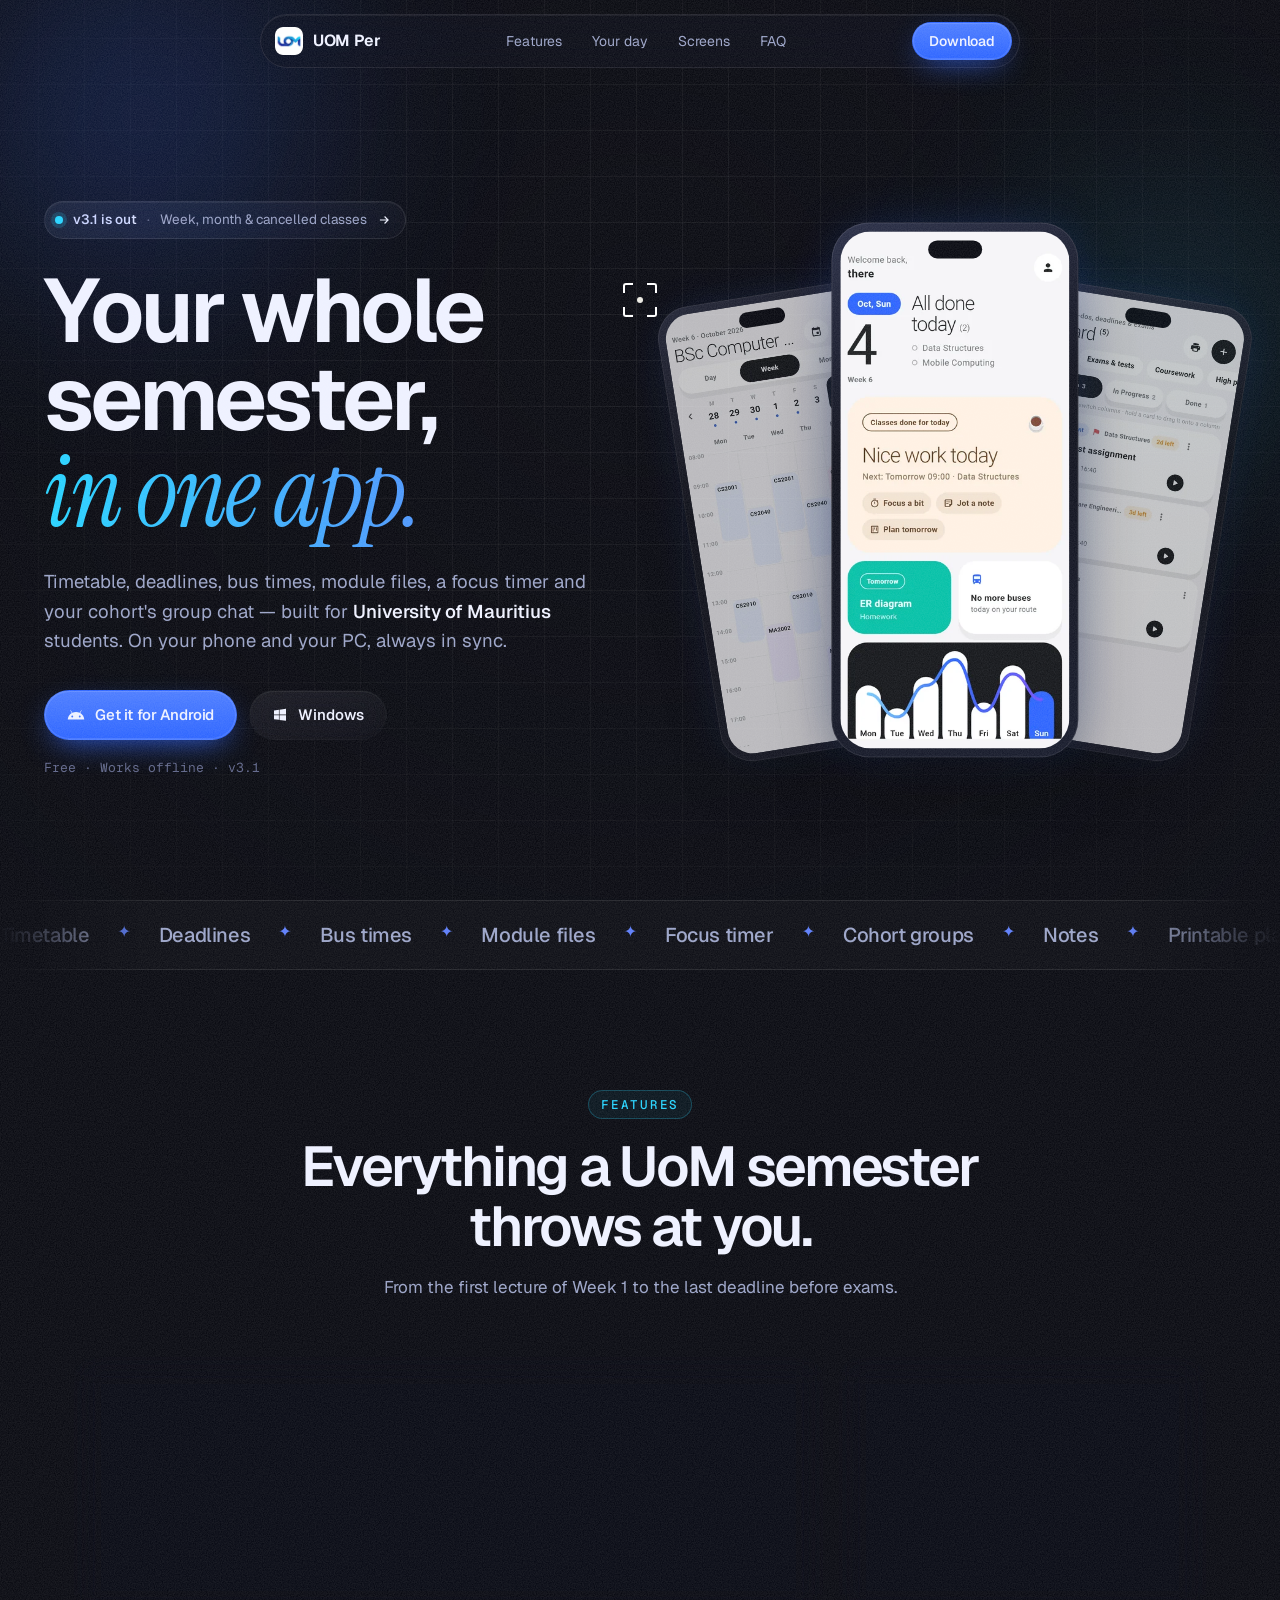
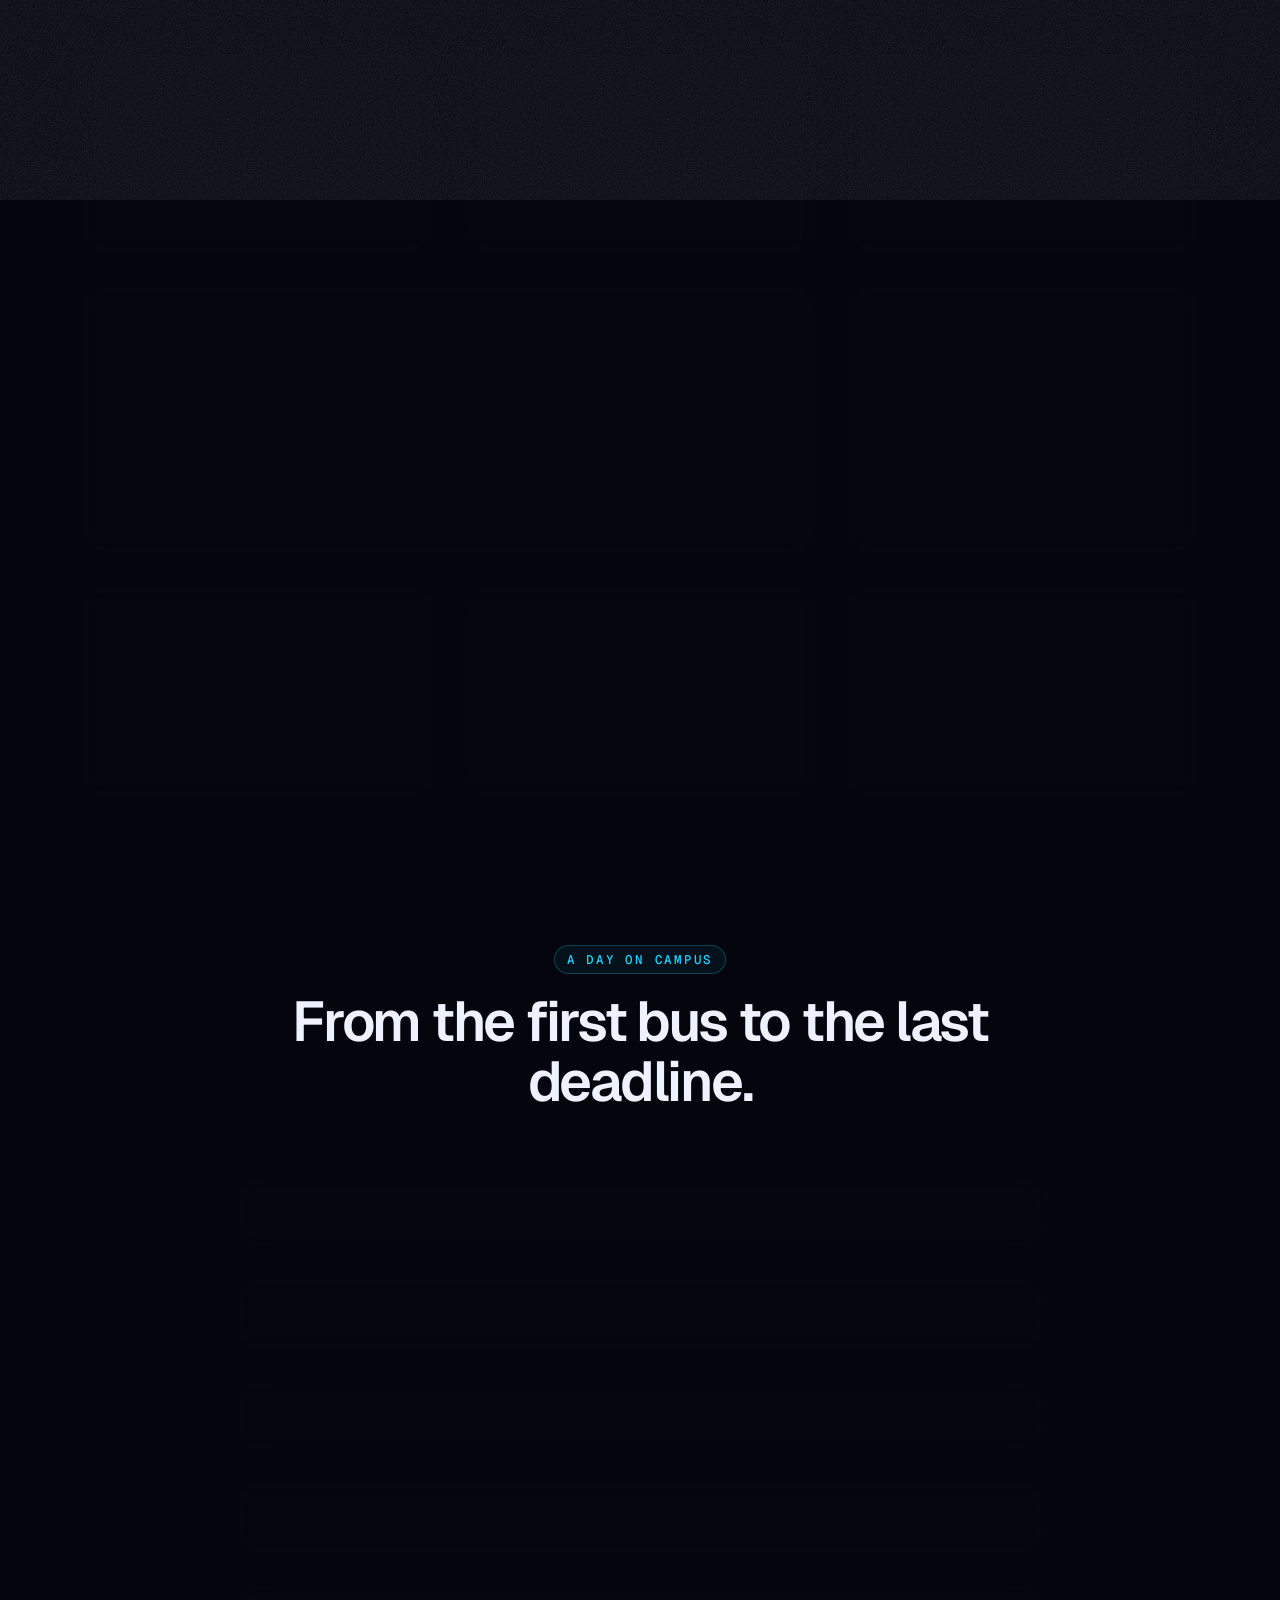
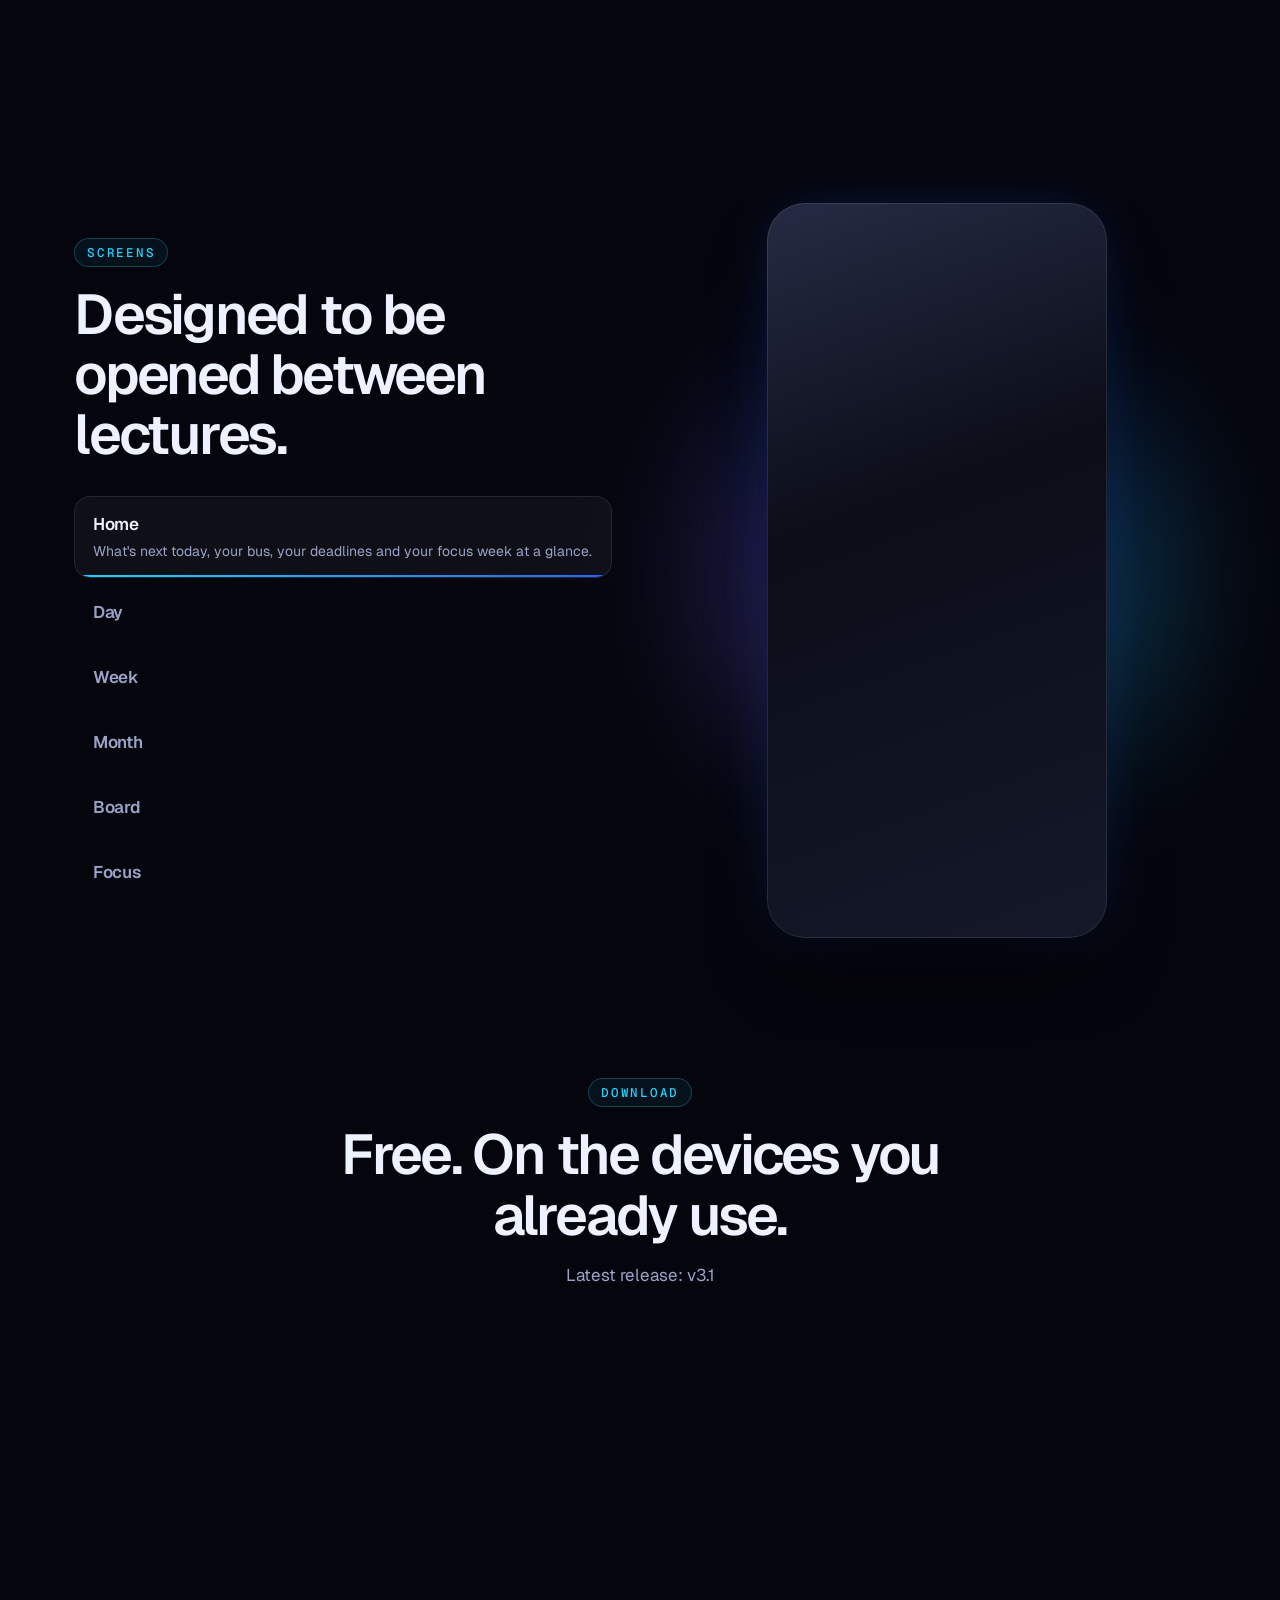
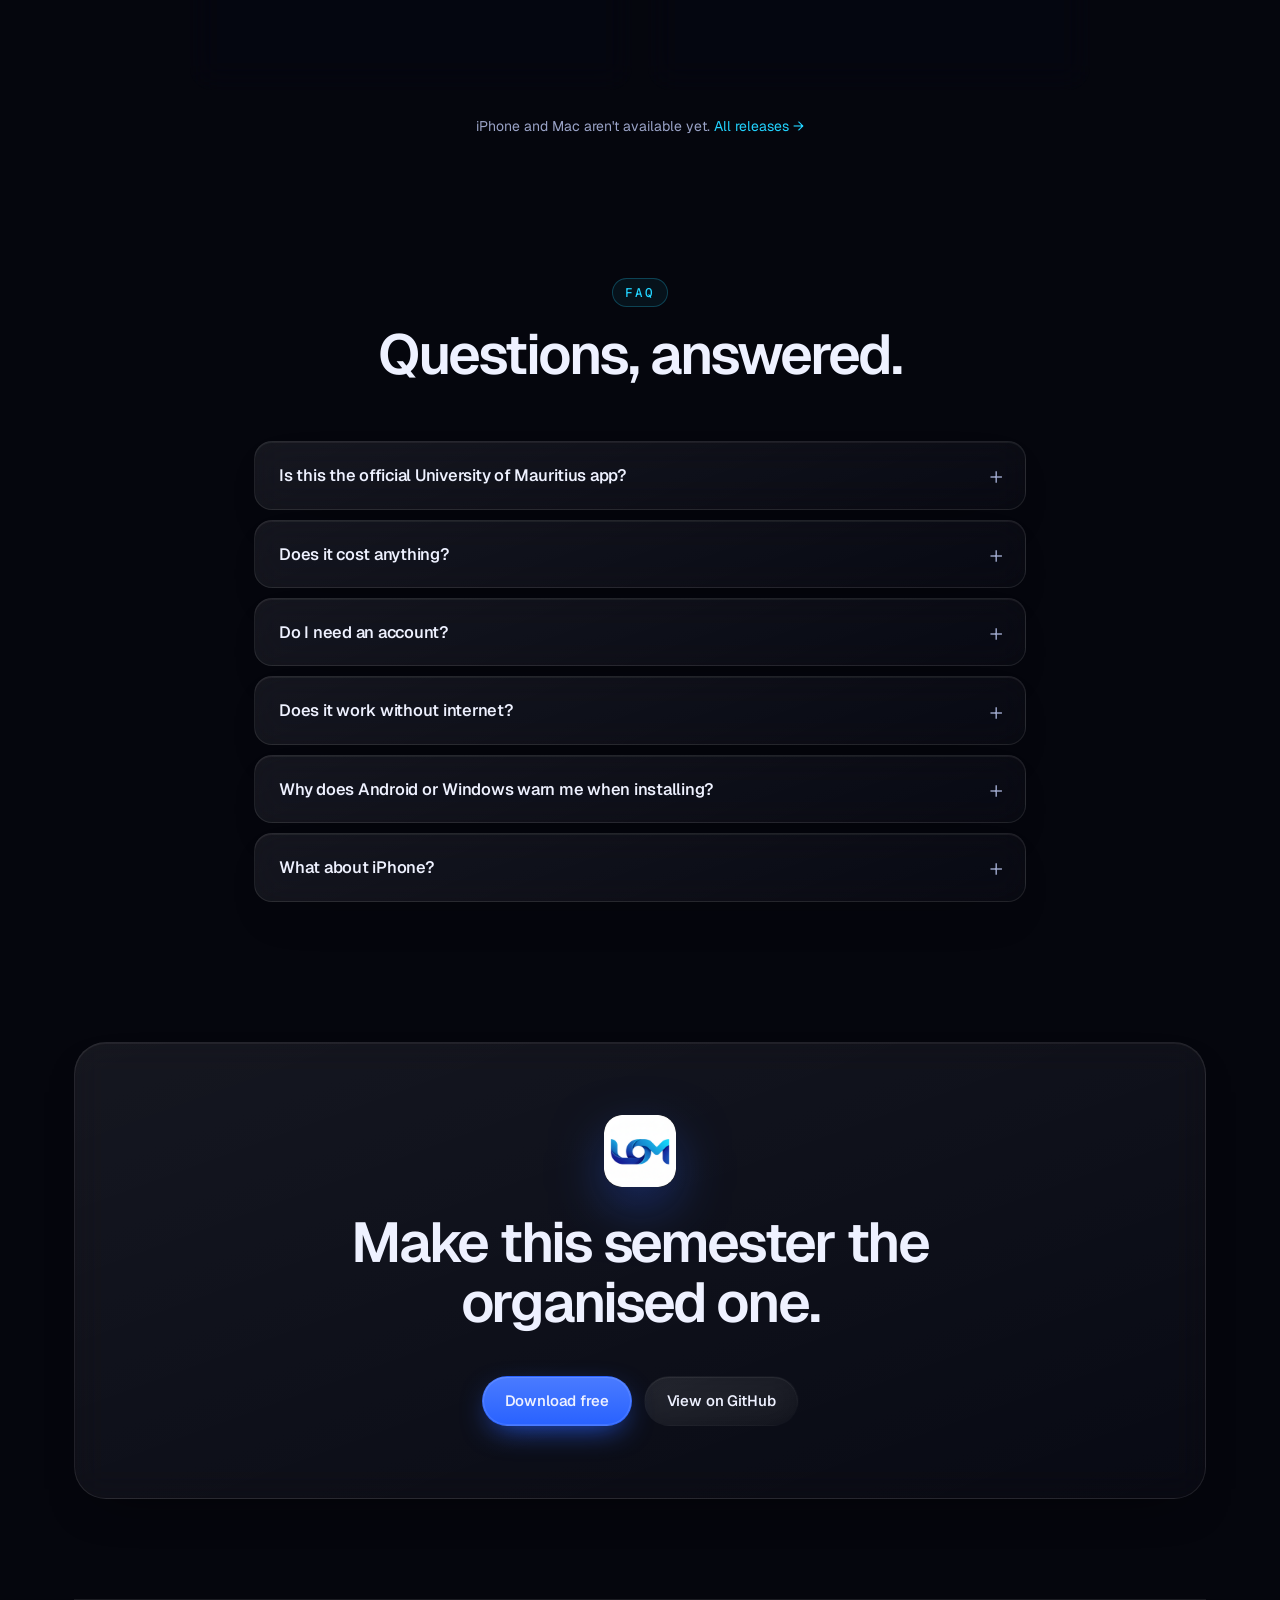
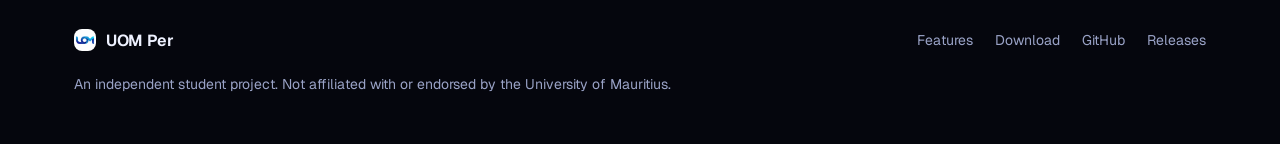
==== website/index.html @ 56a03bcd "Add landing page site for Cloudflare Pages Static site in website/ (no build step): moving grid, gra" ====
<!doctype html>
<html lang="en">
<head>
  <meta charset="utf-8">
  <meta name="viewport" content="width=device-width, initial-scale=1, viewport-fit=cover">
  <title>UOM Per — your semester in one app</title>
  <meta name="description" content="Timetable, deadlines, bus times, files, focus timer and study groups for University of Mauritius students. Free on Android and Windows, synced through one account.">
  <meta name="theme-color" content="#05060d">
  <link rel="icon" type="image/png" sizes="32x32" href="assets/icon-32.png">
  <link rel="icon" type="image/png" sizes="192x192" href="assets/icon-192.png">
  <link rel="apple-touch-icon" href="assets/icon-192.png">

  <meta property="og:type" content="website">
  <meta property="og:title" content="UOM Per — your semester in one app">
  <meta property="og:description" content="Timetable, deadlines, bus times, files, focus and study groups for UoM students. Android + Windows, synced.">
  <meta property="og:image" content="assets/icon-512.png">
  <meta name="twitter:card" content="summary">

  <link rel="preconnect" href="https://fonts.googleapis.com">
  <link rel="preconnect" href="https://fonts.gstatic.com" crossorigin>
  <link href="https://fonts.googleapis.com/css2?family=Geist:wght@300..800&family=Geist+Mono:wght@400;500&family=Instrument+Serif:ital@0;1&display=swap" rel="stylesheet">
  <link rel="stylesheet" href="styles.css">
</head>
<body>
  <!-- Background layers: moving grid, colour glow, film grain -->
  <canvas id="grid" aria-hidden="true"></canvas>
  <div class="glow" aria-hidden="true"><span></span><span></span><span></span></div>
  <div class="grain" aria-hidden="true"></div>

  <!-- Cursor (fine pointers only) -->
  <div class="cursor" aria-hidden="true">
    <div class="cursor-dot"></div>
    <div class="cursor-frame"><i></i><i></i><i></i><i></i></div>
  </div>
  <canvas id="sparks" aria-hidden="true"></canvas>

  <header class="nav-wrap">
    <nav class="nav glass" aria-label="Main">
      <a class="brand" href="#top" data-cursor="target">
        <img src="assets/icon-64.png" width="28" height="28" alt="">
        <span>UOM&nbsp;Per</span>
      </a>
      <div class="nav-links">
        <a href="#features">Features</a>
        <a href="#day">Your day</a>
        <a href="#screens">Screens</a>
        <a href="#faq">FAQ</a>
      </div>
      <a class="btn btn-sm btn-primary" href="#download" data-cursor="target">Download</a>
    </nav>
  </header>

  <main id="top">
    <!-- HERO -->
    <section class="hero">
      <div class="hero-copy">
        <a class="pill glass" href="#download" data-cursor="target">
          <span class="pill-dot"></span>
          <span class="shiny" data-version-label>v3.1 is out</span>
          <span class="pill-sep">·</span>
          <span class="muted">Week, month &amp; cancelled classes</span>
          <svg width="14" height="14" viewBox="0 0 24 24" fill="none" stroke="currentColor" stroke-width="2"><path d="M5 12h14M13 6l6 6-6 6"/></svg>
        </a>

        <h1 class="hero-title">
          <span class="blur-in">Your whole semester,</span>
          <span class="blur-in grad"><em>in one app.</em></span>
        </h1>

        <p class="hero-sub reveal">
          Timetable, deadlines, bus times, module files, a focus timer and your cohort's group chat —
          built for <strong>University of Mauritius</strong> students. On your phone and your PC, always in sync.
        </p>

        <div class="hero-cta reveal">
          <a class="btn btn-primary magnet" href="#download" data-dl="android" data-cursor="target">
            <svg width="18" height="18" viewBox="0 0 24 24" fill="currentColor" aria-hidden="true"><path d="M17.6 9.48l1.84-3.18a.38.38 0 0 0-.66-.38l-1.86 3.22a11.4 11.4 0 0 0-9.84 0L5.22 5.92a.38.38 0 0 0-.66.38L6.4 9.48A10.8 10.8 0 0 0 1 18h22a10.8 10.8 0 0 0-5.4-8.52zM7 15.25a1.25 1.25 0 1 1 0-2.5 1.25 1.25 0 0 1 0 2.5zm10 0a1.25 1.25 0 1 1 0-2.5 1.25 1.25 0 0 1 0 2.5z"/></svg>
            Get it for Android
          </a>
          <a class="btn btn-ghost glass magnet" href="#download" data-dl="windows" data-cursor="target">
            <svg width="16" height="16" viewBox="0 0 24 24" fill="currentColor" aria-hidden="true"><path d="M3 5.1l7.4-1v7.1H3zm8.3-1.1L21 2.6v8.6h-9.7zM3 12.2h7.4v7.1L3 18.3zm8.3 0H21v8.6l-9.7-1.4z"/></svg>
            Windows
          </a>
        </div>
        <p class="hero-note reveal">Free · Works offline · <span data-version>v3.1</span></p>
      </div>

      <div class="hero-phones" aria-label="App screenshots">
        <figure class="phone phone-l"><img src="assets/screens/schedule_week.webp" width="390" height="844" alt="Week timetable grid"></figure>
        <figure class="phone phone-c"><img src="assets/screens/dashboard.webp" width="390" height="844" alt="Home dashboard with today's classes" fetchpriority="high"></figure>
        <figure class="phone phone-r"><img src="assets/screens/board.webp" width="390" height="844" alt="Kanban task board"></figure>
      </div>
    </section>

    <!-- MARQUEE -->
    <div class="marquee" aria-hidden="true">
      <div class="marquee-track">
        <span>Timetable</span><b>✦</b><span>Deadlines</span><b>✦</b><span>Bus times</span><b>✦</b><span>Module files</span><b>✦</b>
        <span>Focus timer</span><b>✦</b><span>Cohort groups</span><b>✦</b><span>Notes</span><b>✦</b><span>Printable planners</span><b>✦</b>
        <span>Timetable</span><b>✦</b><span>Deadlines</span><b>✦</b><span>Bus times</span><b>✦</b><span>Module files</span><b>✦</b>
        <span>Focus timer</span><b>✦</b><span>Cohort groups</span><b>✦</b><span>Notes</span><b>✦</b><span>Printable planners</span><b>✦</b>
      </div>
    </div>

    <!-- FEATURES -->
    <section id="features" class="section">
      <div class="section-head reveal">
        <p class="eyebrow">Features</p>
        <h2>Everything a UoM semester throws at you.</h2>
        <p class="muted">From the first lecture of Week 1 to the last deadline before exams.</p>
      </div>

      <div class="bento">
        <article class="card glass spot reveal span-2">
          <div class="card-icon">📅</div>
          <h3>Snap your timetable, done.</h3>
          <p>Import your timetable from a photo or PDF with AI. Week-aware classes, one-off sessions, and Day, Week and Month views with a live “now” line.</p>
          <ul class="chips"><li>Photo / PDF import</li><li>Week 1–15 aware</li><li>Meet · Teams · Zoom links</li></ul>
        </article>

        <article class="card glass spot reveal">
          <div class="card-icon">🚫</div>
          <h3>Lecturer cancelled?</h3>
          <p>Cross out that one class. Reminders, “next class” and the widget skip it — on every device.</p>
        </article>

        <article class="card glass spot reveal">
          <div class="card-icon">🚌</div>
          <h3>Never miss the bus</h3>
          <p>Opens on the next departure with a live countdown. Share routes with friends as a code over WhatsApp.</p>
        </article>

        <article class="card glass spot reveal">
          <div class="card-icon">✅</div>
          <h3>Assignments board</h3>
          <p>To Do → In Progress → Done. Priorities, filters and time spent per task. Every delete has Undo.</p>
        </article>

        <article class="card glass spot reveal">
          <div class="card-icon">⏱️</div>
          <h3>Focus mode</h3>
          <p>Pomodoro with a daily goal, streaks and a weekly chart. Link a session to a task.</p>
        </article>

        <article class="card glass spot reveal span-2">
          <div class="card-icon">👥</div>
          <h3>Your cohort, in one place.</h3>
          <p>Join your group by programme, year (Y1–Y5) and semester (S1/S2), or with a private code. Leaders manage a shared timetable and events, there's a group chat with announcements, and a weekly focus leaderboard to keep everyone honest.</p>
          <ul class="chips"><li>Shared timetable</li><li>Announcements</li><li>Leaderboard</li></ul>
        </article>

        <article class="card glass spot reveal">
          <div class="card-icon">📁</div>
          <h3>Module files</h3>
          <p>A folder per module plus your own sections. Built-in PDF viewer, search, move and rename.</p>
        </article>

        <article class="card glass spot reveal">
          <div class="card-icon">🖨️</div>
          <h3>Print &amp; export</h3>
          <p>Task reports as PDF and printable planners: lined, dotted, grid, month and week sheets.</p>
        </article>

        <article class="card glass spot reveal">
          <div class="card-icon">🔄</div>
          <h3>Phone ↔ PC sync</h3>
          <p>One account, live sync. Works offline and catches up later. Start as a guest, upgrade anytime.</p>
        </article>

        <article class="card glass spot reveal">
          <div class="card-icon">📝</div>
          <h3>Notes that keep up</h3>
          <p>Colourful notes with headings, bold, bullet lists and tickable checklists. Pin the ones that matter.</p>
        </article>
      </div>
    </section>

    <!-- A DAY ON CAMPUS -->
    <section id="day" class="section">
      <div class="section-head reveal">
        <p class="eyebrow">A day on campus</p>
        <h2>From the first bus to the last deadline.</h2>
      </div>

      <ol class="timeline">
        <li class="tl-item glass spot reveal">
          <time>07:42</time>
          <div><h4>Bus in 6 min</h4><p>Your route opens on the next departure — earlier buses fold away.</p></div>
          <span class="tag tag-cyan">Bus</span>
        </li>
        <li class="tl-item glass spot reveal">
          <time>09:00</time>
          <div><h4>Data Structures · Week 6</h4><p>Reminder 10 min before, homework attached, one tap to join the Teams link.</p></div>
          <span class="tag tag-blue">Class</span>
        </li>
        <li class="tl-item glass spot reveal is-cancelled">
          <time>13:00</time>
          <div><h4>Mobile Computing</h4><p>Lecturer cancelled — crossed out for you and skipped by reminders.</p></div>
          <span class="tag tag-red">Cancelled</span>
        </li>
        <li class="tl-item glass spot reveal">
          <time>16:30</time>
          <div><h4>Focus · 4 × 25 min</h4><p>Linked to “ER diagram”. Your cohort's leaderboard just moved.</p></div>
          <span class="tag tag-violet">Focus</span>
        </li>
        <li class="tl-item glass spot reveal">
          <time>21:00</time>
          <div><h4>Due tomorrow: ER diagram</h4><p>On your home screen, your board and the 14-day “coming up” strip.</p></div>
          <span class="tag tag-green">Deadline</span>
        </li>
      </ol>
    </section>

    <!-- SCREENS -->
    <section id="screens" class="section">
      <div class="showcase">
        <div class="showcase-copy reveal">
          <p class="eyebrow">Screens</p>
          <h2>Designed to be opened between lectures.</h2>
          <div class="tabs" role="tablist" aria-label="App screens">
            <button role="tab" aria-selected="true" data-shot="dashboard" data-cursor="target">
              <strong>Home</strong><span>What's next today, your bus, your deadlines and your focus week at a glance.</span>
            </button>
            <button role="tab" aria-selected="false" data-shot="schedule_day" data-cursor="target">
              <strong>Day</strong><span>A real timeline with overlapping classes side-by-side and a live “now” line.</span>
            </button>
            <button role="tab" aria-selected="false" data-shot="schedule_week" data-cursor="target">
              <strong>Week</strong><span>Mon–Fri grid of the whole week, so you can plan around the gaps.</span>
            </button>
            <button role="tab" aria-selected="false" data-shot="schedule_month" data-cursor="target">
              <strong>Month</strong><span>Every class and event on a calendar. Tap a day to open it.</span>
            </button>
            <button role="tab" aria-selected="false" data-shot="board" data-cursor="target">
              <strong>Board</strong><span>Drag tasks between columns on PC, long-press on phone.</span>
            </button>
            <button role="tab" aria-selected="false" data-shot="focus" data-cursor="target">
              <strong>Focus</strong><span>Pomodoro, daily goal and streak — with break reminders.</span>
            </button>
          </div>
        </div>
        <div class="showcase-phone reveal">
          <div class="halo" aria-hidden="true"></div>
          <figure class="phone phone-lg tilt">
            <img id="shot" src="assets/screens/dashboard.webp" width="390" height="844" alt="Home screen" loading="lazy">
          </figure>
        </div>
      </div>
    </section>

    <!-- DOWNLOAD -->
    <section id="download" class="section">
      <div class="section-head reveal">
        <p class="eyebrow">Download</p>
        <h2>Free. On the devices you already use.</h2>
        <p class="muted">Latest release: <span data-version>v3.1</span><span data-date></span></p>
      </div>

      <div class="dl-grid">
        <article class="card glass spot dl reveal">
          <div class="dl-top">
            <svg width="36" height="36" viewBox="0 0 24 24" fill="#3ddc84" aria-hidden="true"><path d="M17.6 9.48l1.84-3.18a.38.38 0 0 0-.66-.38l-1.86 3.22a11.4 11.4 0 0 0-9.84 0L5.22 5.92a.38.38 0 0 0-.66.38L6.4 9.48A10.8 10.8 0 0 0 1 18h22a10.8 10.8 0 0 0-5.4-8.52zM7 15.25a1.25 1.25 0 1 1 0-2.5 1.25 1.25 0 0 1 0 2.5zm10 0a1.25 1.25 0 1 1 0-2.5 1.25 1.25 0 0 1 0 2.5z"/></svg>
            <div><h3>Android</h3><p class="muted mono" data-size="android">APK</p></div>
          </div>
          <ol class="steps">
            <li>Download the APK on your phone.</li>
            <li>Open it and allow <em>“Install unknown apps”</em> when asked.</li>
            <li>Sign in — or start as a guest.</li>
          </ol>
          <a class="btn btn-primary btn-block" data-asset="android" href="https://github.com/TusharDwarka/UOMPerApp/releases/latest" data-cursor="target">Download APK</a>
        </article>

        <article class="card glass spot dl reveal">
          <div class="dl-top">
            <svg width="32" height="32" viewBox="0 0 24 24" fill="#4cc2ff" aria-hidden="true"><path d="M3 5.1l7.4-1v7.1H3zm8.3-1.1L21 2.6v8.6h-9.7zM3 12.2h7.4v7.1L3 18.3zm8.3 0H21v8.6l-9.7-1.4z"/></svg>
            <div><h3>Windows</h3><p class="muted mono" data-size="windows">ZIP</p></div>
          </div>
          <ol class="steps">
            <li>Download and unzip anywhere.</li>
            <li>Run <code>uom_per_app.exe</code> — keep the other files next to it.</li>
            <li>SmartScreen warning? <em>More info → Run anyway</em> (the app isn't signed yet).</li>
          </ol>
          <a class="btn btn-ghost glass btn-block" data-asset="windows" href="https://github.com/TusharDwarka/UOMPerApp/releases/latest" data-cursor="target">Download for Windows</a>
        </article>
      </div>
      <p class="center muted small reveal">iPhone and Mac aren't available yet. <a class="link" href="https://github.com/TusharDwarka/UOMPerApp/releases" data-cursor="target">All releases →</a></p>
    </section>

    <!-- FAQ -->
    <section id="faq" class="section narrow">
      <div class="section-head reveal">
        <p class="eyebrow">FAQ</p>
        <h2>Questions, answered.</h2>
      </div>
      <div class="faq">
        <details class="glass reveal">
          <summary data-cursor="target">Is this the official University of Mauritius app?</summary>
          <p>No. UOM Per is an independent student-made app. It isn't affiliated with or endorsed by the University of Mauritius.</p>
        </details>
        <details class="glass reveal">
          <summary data-cursor="target">Does it cost anything?</summary>
          <p>No — it's free to download and use on Android and Windows.</p>
        </details>
        <details class="glass reveal">
          <summary data-cursor="target">Do I need an account?</summary>
          <p>You can start as a guest. Create an email account later — without losing anything — to sync between your phone and PC and to join groups.</p>
        </details>
        <details class="glass reveal">
          <summary data-cursor="target">Does it work without internet?</summary>
          <p>Yes. Everything is stored on your device first and syncs when you're back online.</p>
        </details>
        <details class="glass reveal">
          <summary data-cursor="target">Why does Android or Windows warn me when installing?</summary>
          <p>The app is distributed directly instead of through the Play Store or Microsoft Store, and the Windows build isn't code-signed yet. Allow “Install unknown apps” on Android, or choose <em>More info → Run anyway</em> on Windows.</p>
        </details>
        <details class="glass reveal">
          <summary data-cursor="target">What about iPhone?</summary>
          <p>Not yet. Android and Windows are supported today.</p>
        </details>
      </div>
    </section>

    <!-- FINAL CTA -->
    <section class="section">
      <div class="cta glass spot reveal">
        <img src="assets/icon-192.png" width="72" height="72" alt="" loading="lazy">
        <h2>Make this semester the organised one.</h2>
        <div class="hero-cta">
          <a class="btn btn-primary magnet" href="#download" data-cursor="target">Download free</a>
          <a class="btn btn-ghost glass magnet" href="https://github.com/TusharDwarka/UOMPerApp" data-cursor="target">View on GitHub</a>
        </div>
      </div>
    </section>
  </main>

  <footer class="footer">
    <div class="footer-row">
      <a class="brand" href="#top" data-cursor="target"><img src="assets/icon-32.png" width="22" height="22" alt=""><span>UOM Per</span></a>
      <nav class="footer-links" aria-label="Footer">
        <a href="#features">Features</a>
        <a href="#download">Download</a>
        <a href="https://github.com/TusharDwarka/UOMPerApp">GitHub</a>
        <a href="https://github.com/TusharDwarka/UOMPerApp/releases">Releases</a>
      </nav>
    </div>
    <p class="small muted">An independent student project. Not affiliated with or endorsed by the University of Mauritius.</p>
  </footer>

  <script src="main.js" defer></script>
</body>
</html>
---- website/styles.css ----
:root {
  --bg: #05060d;
  --bg-2: #0a0c18;
  --text: #eef1ff;
  --muted: #9aa3c7;
  --faint: #5d6488;
  --blue: #2962ff;
  --blue-2: #5b7cfa;
  --cyan: #22d3ff;
  --violet: #8b5cf6;
  --green: #22c55e;
  --red: #ff5470;
  --glass: rgba(255, 255, 255, 0.045);
  --glass-strong: rgba(255, 255, 255, 0.08);
  --stroke: rgba(255, 255, 255, 0.09);
  --stroke-2: rgba(255, 255, 255, 0.16);
  --radius: 22px;
  --ease: cubic-bezier(.22, 1, .36, 1);
  --sans: "Geist", ui-sans-serif, system-ui, -apple-system, "Segoe UI", sans-serif;
  --serif: "Instrument Serif", Georgia, serif;
  --mono: "Geist Mono", ui-monospace, Consolas, monospace;
  color-scheme: dark;
}

*, *::before, *::after { box-sizing: border-box; }
html { scroll-behavior: smooth; scroll-padding-top: 96px; -webkit-text-size-adjust: 100%; }
body {
  margin: 0;
  background: var(--bg);
  color: var(--text);
  font: 400 16px/1.6 var(--sans);
  -webkit-font-smoothing: antialiased;
  overflow-x: hidden;
}
main { overflow-x: clip; }
img { display: block; max-width: 100%; height: auto; }
a { color: inherit; text-decoration: none; }
button { font: inherit; color: inherit; }
h1, h2, h3, h4 { margin: 0; line-height: 1.08; letter-spacing: -0.03em; font-weight: 600; }
p { margin: 0; }
code, .mono { font-family: var(--mono); font-size: .88em; }
code { background: var(--glass-strong); padding: .1em .4em; border-radius: 6px; }
.muted { color: var(--muted); }
.small { font-size: 14px; }
.center { text-align: center; }
::selection { background: rgba(41, 98, 255, .45); }
:focus-visible { outline: 2px solid var(--cyan); outline-offset: 3px; border-radius: 10px; }

/* ---------- Background layers ---------- */
#grid, #sparks { position: fixed; inset: 0; width: 100%; height: 100%; pointer-events: none; }
#grid { z-index: -3; }
#sparks { z-index: 60; }

.glow { position: fixed; inset: 0; z-index: -2; pointer-events: none; overflow: hidden; }
.glow span {
  position: absolute; border-radius: 50%; filter: blur(90px); opacity: .5;
  animation: float 22s var(--ease) infinite alternate;
}
.glow span:nth-child(1) { width: 46vw; height: 46vw; left: -12vw; top: -14vw; background: radial-gradient(circle, rgba(41,98,255,.55), transparent 65%); }
.glow span:nth-child(2) { width: 38vw; height: 38vw; right: -10vw; top: 10vh; background: radial-gradient(circle, rgba(34,211,255,.32), transparent 65%); animation-delay: -7s; }
.glow span:nth-child(3) { width: 40vw; height: 40vw; left: 30vw; top: 120vh; background: radial-gradient(circle, rgba(139,92,246,.3), transparent 65%); animation-delay: -12s; }
@keyframes float { to { transform: translate3d(6vw, 8vh, 0) scale(1.15); } }

.grain {
  position: fixed; inset: -100%; z-index: 70; pointer-events: none; opacity: .085;
  background-image: url("data:image/svg+xml,%3Csvg xmlns='http://www.w3.org/2000/svg' width='220' height='220'%3E%3Cfilter id='n'%3E%3CfeTurbulence type='fractalNoise' baseFrequency='.85' numOctaves='3' stitchTiles='stitch'/%3E%3CfeColorMatrix values='0 0 0 0 1 0 0 0 0 1 0 0 0 0 1 0 0 0 1.4 0'/%3E%3C/filter%3E%3Crect width='100%25' height='100%25' filter='url(%23n)'/%3E%3C/svg%3E");
  animation: grain 1s steps(6) infinite;
}
@keyframes grain {
  0% { transform: translate(0, 0); } 20% { transform: translate(-6%, 4%); } 40% { transform: translate(5%, -7%); }
  60% { transform: translate(-3%, 8%); } 80% { transform: translate(7%, 2%); } 100% { transform: translate(-4%, -5%); }
}

/* ---------- Cursor ---------- */
.cursor { display: none; }
@media (hover: hover) and (pointer: fine) {
  html.has-cursor, html.has-cursor * { cursor: none !important; }
  html.has-cursor .cursor { display: block; }
}
.cursor-dot, .cursor-frame { position: fixed; left: 0; top: 0; z-index: 80; pointer-events: none; will-change: transform; }
.cursor-dot {
  width: 6px; height: 6px; margin: -3px 0 0 -3px; border-radius: 50%;
  background: #fff; mix-blend-mode: difference;
}
.cursor-frame {
  width: 34px; height: 34px;
  transition: width .35s var(--ease), height .35s var(--ease), opacity .2s;
  animation: spin 6s linear infinite;
}
.cursor-frame.locked { animation: none; }
.cursor-frame i {
  position: absolute; width: 10px; height: 10px; border: 2px solid #fff;
  mix-blend-mode: difference; transition: all .35s var(--ease);
}
.cursor-frame i:nth-child(1) { left: 0; top: 0; border-right: 0; border-bottom: 0; border-top-left-radius: 3px; }
.cursor-frame i:nth-child(2) { right: 0; top: 0; border-left: 0; border-bottom: 0; border-top-right-radius: 3px; }
.cursor-frame i:nth-child(3) { right: 0; bottom: 0; border-left: 0; border-top: 0; border-bottom-right-radius: 3px; }
.cursor-frame i:nth-child(4) { left: 0; bottom: 0; border-right: 0; border-top: 0; border-bottom-left-radius: 3px; }
.cursor-frame.locked i { border-color: var(--cyan); }
.cursor.down .cursor-frame { width: 26px; height: 26px; }
@keyframes spin { to { rotate: 360deg; } }

/* ---------- Glass ---------- */
.glass {
  background: linear-gradient(160deg, rgba(255,255,255,.07), rgba(255,255,255,.02));
  border: 1px solid var(--stroke);
  backdrop-filter: blur(16px) saturate(140%);
  -webkit-backdrop-filter: blur(16px) saturate(140%);
  box-shadow: inset 0 1px 0 rgba(255,255,255,.06), 0 20px 50px -30px rgba(0,0,0,.8);
}

/* Spotlight that follows the pointer */
.spot { position: relative; isolation: isolate; overflow: hidden; }
.spot::before {
  content: ""; position: absolute; inset: 0; z-index: -1; opacity: 0; transition: opacity .4s;
  background: radial-gradient(420px circle at var(--mx, 50%) var(--my, 50%), rgba(41,98,255,.18), transparent 45%);
}
.spot::after {
  content: ""; position: absolute; inset: 0; border-radius: inherit; padding: 1px; pointer-events: none; opacity: 0; transition: opacity .4s;
  background: radial-gradient(260px circle at var(--mx, 50%) var(--my, 50%), rgba(34,211,255,.7), transparent 50%);
  -webkit-mask: linear-gradient(#000 0 0) content-box, linear-gradient(#000 0 0);
  -webkit-mask-composite: xor; mask-composite: exclude;
}
.spot:hover::before, .spot:hover::after { opacity: 1; }

/* ---------- Buttons ---------- */
.btn {
  --h: 50px;
  display: inline-flex; align-items: center; justify-content: center; gap: 10px;
  height: var(--h); padding: 0 22px; border-radius: 999px;
  font-weight: 550; font-size: 15px; letter-spacing: -.01em; white-space: nowrap;
  border: 1px solid transparent;
  transition: transform .3s var(--ease), box-shadow .3s, background .3s, border-color .3s;
}
.btn-sm { --h: 38px; padding: 0 16px; font-size: 14px; }
.btn-block { width: 100%; }
.btn-primary {
  background: linear-gradient(180deg, #4a7bff, var(--blue));
  box-shadow: 0 0 0 1px rgba(255,255,255,.12) inset, 0 10px 30px -10px rgba(41,98,255,.9);
}
.btn-primary:hover { box-shadow: 0 0 0 1px rgba(255,255,255,.2) inset, 0 14px 40px -8px rgba(41,98,255,1); }
.btn-ghost:hover { border-color: var(--stroke-2); background: rgba(255,255,255,.08); }
.btn:active { transform: scale(.97); }
.link { color: var(--cyan); }
.link:hover { text-decoration: underline; }

/* ---------- Nav ---------- */
.nav-wrap { position: fixed; top: 14px; left: 0; right: 0; z-index: 50; padding: 0 16px; display: flex; justify-content: center; }
.nav {
  display: flex; align-items: center; gap: 8px; width: 100%; max-width: 760px;
  padding: 7px 7px 7px 14px; border-radius: 999px;
  background: rgba(10, 12, 24, .5);
  transition: background .3s, max-width .5s var(--ease);
}
.nav.scrolled { background: rgba(10, 12, 24, .72); }
.brand { display: inline-flex; align-items: center; gap: 10px; font-weight: 650; letter-spacing: -.02em; }
.brand img { border-radius: 8px; }
.nav-links { display: flex; gap: 2px; margin: 0 auto; }
.nav-links a { padding: 8px 14px; border-radius: 999px; font-size: 14px; color: var(--muted); transition: color .2s, background .2s; }
.nav-links a:hover { color: var(--text); background: rgba(255,255,255,.06); }

/* ---------- Hero ---------- */
.hero {
  min-height: 100svh; max-width: 1240px; margin: 0 auto;
  padding: 140px 24px 60px;
  display: grid; grid-template-columns: 1.05fr 1fr; align-items: center; gap: 40px;
}
.pill {
  display: inline-flex; align-items: center; gap: 10px; padding: 7px 14px 7px 10px;
  border-radius: 999px; font-size: 13.5px; margin-bottom: 28px; max-width: 100%;
}
.pill > span { white-space: nowrap; }
.pill .muted { overflow: hidden; text-overflow: ellipsis; }
.pill-dot { width: 8px; height: 8px; border-radius: 50%; background: var(--cyan); box-shadow: 0 0 0 4px rgba(34,211,255,.18); animation: pulse 2s infinite; flex: none; }
.pill-sep { color: var(--faint); }
@keyframes pulse { 50% { box-shadow: 0 0 0 7px rgba(34,211,255,0); } }

.shiny {
  background: linear-gradient(110deg, #c9d4ff 35%, #fff 50%, #c9d4ff 65%) 0 0 / 250% 100%;
  -webkit-background-clip: text; background-clip: text; color: transparent;
  animation: shine 3.5s linear infinite; font-weight: 550;
}
@keyframes shine { from { background-position: 125% 0; } to { background-position: -125% 0; } }

.hero-title { font-size: clamp(44px, 7vw, 92px); font-weight: 650; letter-spacing: -.045em; line-height: .98; }
.hero-title > span { display: block; }
.hero-title em {
  font-family: var(--serif); font-style: italic; font-weight: 400; letter-spacing: -.02em;
  font-size: 1.12em; padding-right: .08em;
}
.grad em {
  background: linear-gradient(90deg, var(--cyan), var(--blue-2) 45%, var(--violet), var(--cyan)) 0 0 / 300% 100%;
  -webkit-background-clip: text; background-clip: text; color: transparent;
  animation: shine 9s linear infinite reverse;
}
.hero-sub { margin-top: 26px; max-width: 560px; font-size: clamp(16px, 1.5vw, 18.5px); color: var(--muted); }
.hero-sub strong { color: var(--text); font-weight: 550; }
.hero-cta { display: flex; flex-wrap: wrap; gap: 12px; margin-top: 34px; }
.hero-note { margin-top: 18px; font-size: 13px; color: var(--faint); font-family: var(--mono); }

/* Blur-in words */
.word { display: inline-block; opacity: 0; filter: blur(12px); transform: translateY(18px); }
.word.in { animation: blurIn .9s var(--ease) forwards; }
@keyframes blurIn { to { opacity: 1; filter: blur(0); transform: none; } }

/* Phones */
.phone {
  margin: 0; position: relative; aspect-ratio: 390 / 844; border-radius: 38px; padding: 9px;
  background: linear-gradient(160deg, #262b44, #0b0d18 40%, #141829);
  box-shadow: 0 0 0 1px rgba(255,255,255,.1) inset, 0 40px 80px -30px rgba(0,0,0,.9), 0 0 60px -20px rgba(41,98,255,.4);
}
.phone::before {
  content: ""; position: absolute; top: 18px; left: 50%; width: 22%; height: 18px; translate: -50% 0;
  background: #05060d; border-radius: 99px; z-index: 2;
}
.phone img { width: 100%; height: 100%; object-fit: cover; border-radius: 30px; }
.hero-phones { position: relative; height: min(640px, 72vh); perspective: 1400px; }
.hero-phones .phone { position: absolute; top: 50%; left: 50%; width: min(290px, 44%); transition: transform 1s var(--ease); }
.phone-c { z-index: 2; transform: translate(-50%, -50%) rotateY(var(--ry, 0deg)) rotateX(var(--rx, 0deg)); animation: bob 7s ease-in-out infinite; }
.phone-l { transform: translate(-115%, -44%) rotate(-9deg) scale(.86); opacity: .75; filter: saturate(.8); }
.phone-r { transform: translate(15%, -44%) rotate(9deg) scale(.86); opacity: .75; filter: saturate(.8); }
@keyframes bob { 50% { translate: 0 -12px; } }

/* ---------- Marquee ---------- */
.marquee {
  border-block: 1px solid var(--stroke); background: rgba(255,255,255,.02);
  overflow: hidden; padding: 18px 0;
  -webkit-mask: linear-gradient(90deg, transparent, #000 12%, #000 88%, transparent);
          mask: linear-gradient(90deg, transparent, #000 12%, #000 88%, transparent);
}
.marquee-track { display: flex; gap: 28px; width: max-content; animation: marquee 38s linear infinite; }
.marquee-track span { font-size: 20px; font-weight: 500; letter-spacing: -.02em; color: var(--muted); white-space: nowrap; }
.marquee-track b { color: var(--blue-2); font-weight: 400; }
@keyframes marquee { to { transform: translateX(-50%); } }

/* ---------- Sections ---------- */
.section { max-width: 1180px; margin: 0 auto; padding: 120px 24px 20px; }
.section.narrow { max-width: 820px; }
.section-head { text-align: center; max-width: 720px; margin: 0 auto 56px; }
.section-head h2, .showcase h2, .cta h2 { font-size: clamp(32px, 4.6vw, 56px); letter-spacing: -.04em; }
.section-head .muted { margin-top: 16px; font-size: 17px; }
.eyebrow {
  display: inline-block; margin-bottom: 18px; font: 500 12.5px var(--mono); letter-spacing: .14em; text-transform: uppercase;
  color: var(--cyan); padding: 5px 12px; border-radius: 999px; border: 1px solid rgba(34,211,255,.25); background: rgba(34,211,255,.06);
}

/* Bento */
.bento { display: grid; grid-template-columns: repeat(3, 1fr); gap: 16px; }
.card { border-radius: var(--radius); padding: 28px; }
.card h3 { font-size: 21px; margin: 18px 0 10px; letter-spacing: -.025em; }
.card p { color: var(--muted); font-size: 15px; }
.span-2 { grid-column: span 2; }
.span-2 h3 { font-size: 28px; }
.card-icon {
  width: 46px; height: 46px; display: grid; place-items: center; font-size: 22px; border-radius: 14px;
  background: rgba(255,255,255,.06); border: 1px solid var(--stroke);
}
.chips { list-style: none; padding: 0; margin: 20px 0 0; display: flex; flex-wrap: wrap; gap: 8px; }
.chips li { font: 500 12.5px var(--mono); padding: 6px 11px; border-radius: 999px; background: rgba(41,98,255,.12); border: 1px solid rgba(91,124,250,.3); color: #c3cfff; }

/* Timeline */
.timeline { list-style: none; margin: 0 auto; padding: 0; max-width: 820px; position: relative; display: grid; gap: 14px; }
.timeline::before {
  content: ""; position: absolute; left: 50px; top: 10px; bottom: 10px; width: 1px;
  background: linear-gradient(var(--cyan), var(--blue), var(--violet), transparent);
  opacity: .5;
}
.tl-item { display: grid; grid-template-columns: 76px 1fr auto; gap: 18px; align-items: center; padding: 20px 22px; border-radius: 18px; }
.tl-item time { font: 500 15px var(--mono); color: var(--text); }
.tl-item h4 { font-size: 17px; letter-spacing: -.02em; margin-bottom: 4px; }
.tl-item p { color: var(--muted); font-size: 14.5px; }
.tl-item.is-cancelled h4 { text-decoration: line-through; text-decoration-color: var(--red); color: var(--muted); }
.tag { font: 500 12px var(--mono); padding: 5px 10px; border-radius: 999px; white-space: nowrap; border: 1px solid; }
.tag-cyan { color: var(--cyan); border-color: rgba(34,211,255,.35); background: rgba(34,211,255,.08); }
.tag-blue { color: #8fb0ff; border-color: rgba(91,124,250,.4); background: rgba(41,98,255,.1); }
.tag-red { color: var(--red); border-color: rgba(255,84,112,.35); background: rgba(255,84,112,.08); }
.tag-violet { color: #c4b5fd; border-color: rgba(139,92,246,.4); background: rgba(139,92,246,.1); }
.tag-green { color: #86efac; border-color: rgba(34,197,94,.35); background: rgba(34,197,94,.08); }

/* Showcase */
.showcase { display: grid; grid-template-columns: 1fr 1fr; gap: 56px; align-items: center; }
.showcase h2 { margin-bottom: 30px; }
.tabs { display: grid; gap: 6px; }
.tabs button {
  text-align: left; background: transparent; border: 1px solid transparent; border-radius: 16px;
  padding: 14px 18px; display: grid; gap: 2px; position: relative; overflow: hidden;
  transition: background .3s, border-color .3s;
}
.tabs button strong { font-size: 17px; font-weight: 600; letter-spacing: -.02em; color: var(--muted); transition: color .3s; }
.tabs button span { display: block; overflow: hidden; font-size: 14px; color: var(--faint); max-height: 0; opacity: 0; transition: max-height .5s var(--ease), opacity .4s; }
.tabs button:hover strong { color: var(--text); }
.tabs button[aria-selected="true"] { background: var(--glass); border-color: var(--stroke); }
.tabs button[aria-selected="true"] strong { color: var(--text); }
.tabs button[aria-selected="true"] span { max-height: 60px; opacity: 1; color: var(--muted); }
.tabs button[aria-selected="true"]::after {
  content: ""; position: absolute; left: 0; bottom: 0; height: 2px; width: 100%;
  background: linear-gradient(90deg, var(--cyan), var(--blue));
  transform-origin: left; animation: progress var(--dur, 5s) linear forwards;
}
.tabs.paused button::after { animation: none; transform: scaleX(1); opacity: .5; }
@keyframes progress { from { transform: scaleX(0); } }

.showcase-phone { position: relative; display: grid; place-items: center; }
.halo { position: absolute; width: 80%; aspect-ratio: 1; border-radius: 50%; background: conic-gradient(from 0deg, var(--blue), var(--cyan), var(--violet), var(--blue)); filter: blur(80px); opacity: .35; animation: spin 14s linear infinite; }
.phone-lg { width: min(340px, 80%); transform-style: preserve-3d; transition: transform .6s var(--ease); }
#shot { transition: opacity .35s, transform .5s var(--ease), filter .35s; }
#shot.swap { opacity: 0; transform: scale(.97); filter: blur(6px); }

/* Download */
.dl-grid { display: grid; grid-template-columns: 1fr 1fr; gap: 16px; max-width: 900px; margin: 0 auto; }
.dl { display: flex; flex-direction: column; gap: 22px; padding: 30px; }
.dl-top { display: flex; gap: 16px; align-items: center; }
.dl-top h3 { margin: 0 0 2px; font-size: 24px; }
.steps { margin: 0; padding-left: 20px; color: var(--muted); font-size: 15px; display: grid; gap: 8px; flex: 1; }
.steps li::marker { color: var(--blue-2); font-family: var(--mono); }
.steps em { color: var(--text); font-style: normal; }
#download > .small { margin-top: 26px; }

/* FAQ */
.faq { display: grid; gap: 10px; }
.faq details { border-radius: 18px; overflow: hidden; }
.faq summary {
  list-style: none; padding: 20px 56px 20px 24px; font-weight: 550; font-size: 16.5px; letter-spacing: -.015em; position: relative; cursor: pointer;
}
.faq summary::-webkit-details-marker { display: none; }
.faq summary::after {
  content: "+"; position: absolute; right: 22px; top: 50%; translate: 0 -50%; font: 300 24px var(--mono); color: var(--muted);
  transition: rotate .3s var(--ease);
}
.faq details[open] summary::after { rotate: 45deg; color: var(--cyan); }
.faq details p { padding: 0 24px 22px; color: var(--muted); }

/* CTA */
.cta { border-radius: 32px; padding: 72px 28px; text-align: center; display: grid; justify-items: center; gap: 8px; }
.cta img { border-radius: 18px; margin-bottom: 18px; box-shadow: 0 20px 60px -10px rgba(41,98,255,.6); }
.cta h2 { max-width: 640px; }
.cta .hero-cta { justify-content: center; }

/* Footer */
.footer { max-width: 1180px; margin: 0 auto; padding: 80px 24px 48px; display: grid; gap: 20px; }
.footer-row { display: flex; justify-content: space-between; align-items: center; gap: 20px; flex-wrap: wrap; padding-top: 28px; border-top: 1px solid var(--stroke); }
.footer-links { display: flex; gap: 22px; flex-wrap: wrap; font-size: 14px; color: var(--muted); }
.footer-links a:hover { color: var(--text); }

/* Scroll reveal */
.reveal { opacity: 0; transform: translateY(26px); filter: blur(6px); transition: opacity .9s var(--ease), transform .9s var(--ease), filter .9s var(--ease); }
.reveal.in { opacity: 1; transform: none; filter: none; }

/* ---------- Responsive ---------- */
@media (max-width: 980px) {
  .hero { grid-template-columns: 1fr; text-align: center; padding-top: 120px; gap: 20px; }
  .hero-copy { display: flex; flex-direction: column; align-items: center; }
  .hero-sub { margin-inline: auto; }
  .hero-cta { justify-content: center; }
  .hero-phones { height: 560px; }
  .bento { grid-template-columns: 1fr 1fr; }
  .showcase { grid-template-columns: 1fr; gap: 40px; }
  .showcase-copy { text-align: center; }
  .tabs { grid-template-columns: repeat(3, 1fr); }
  .tabs button { text-align: center; padding: 12px 8px; }
  .tabs button span { display: none; }
}
@media (max-width: 720px) {
  .nav-links { display: none; }
  .nav { justify-content: space-between; }
  .section { padding-top: 90px; }
  .hero-phones { height: 470px; }
  .hero-phones .phone { width: min(230px, 56%); }
  .phone-l { transform: translate(-100%, -44%) rotate(-9deg) scale(.82); }
  .phone-r { transform: translate(0%, -44%) rotate(9deg) scale(.82); }
  .bento, .dl-grid { grid-template-columns: 1fr; }
  .span-2 { grid-column: auto; }
  .span-2 h3 { font-size: 23px; }
  .card { padding: 22px; }
  .timeline::before { display: none; }
  .tl-item { grid-template-columns: 1fr auto; gap: 6px 12px; padding: 18px; }
  .tl-item time { grid-column: 1; }
  .tl-item .tag { grid-column: 2; grid-row: 1; justify-self: end; }
  .tl-item > div { grid-column: 1 / -1; }
  .pill-sep, .pill .muted { display: none; }
  .marquee-track span { font-size: 16px; }
  .cta { padding: 52px 20px; }
}
@media (max-width: 400px) {
  .hero-cta .btn { width: 100%; }
}

@media (prefers-reduced-motion: reduce) {
  *, *::before, *::after { animation-duration: .001ms !important; animation-iteration-count: 1 !important; transition-duration: .001ms !important; }
  .word { opacity: 1; filter: none; transform: none; }
  .reveal { opacity: 1; transform: none; filter: none; }
  .grain { animation: none; }
}
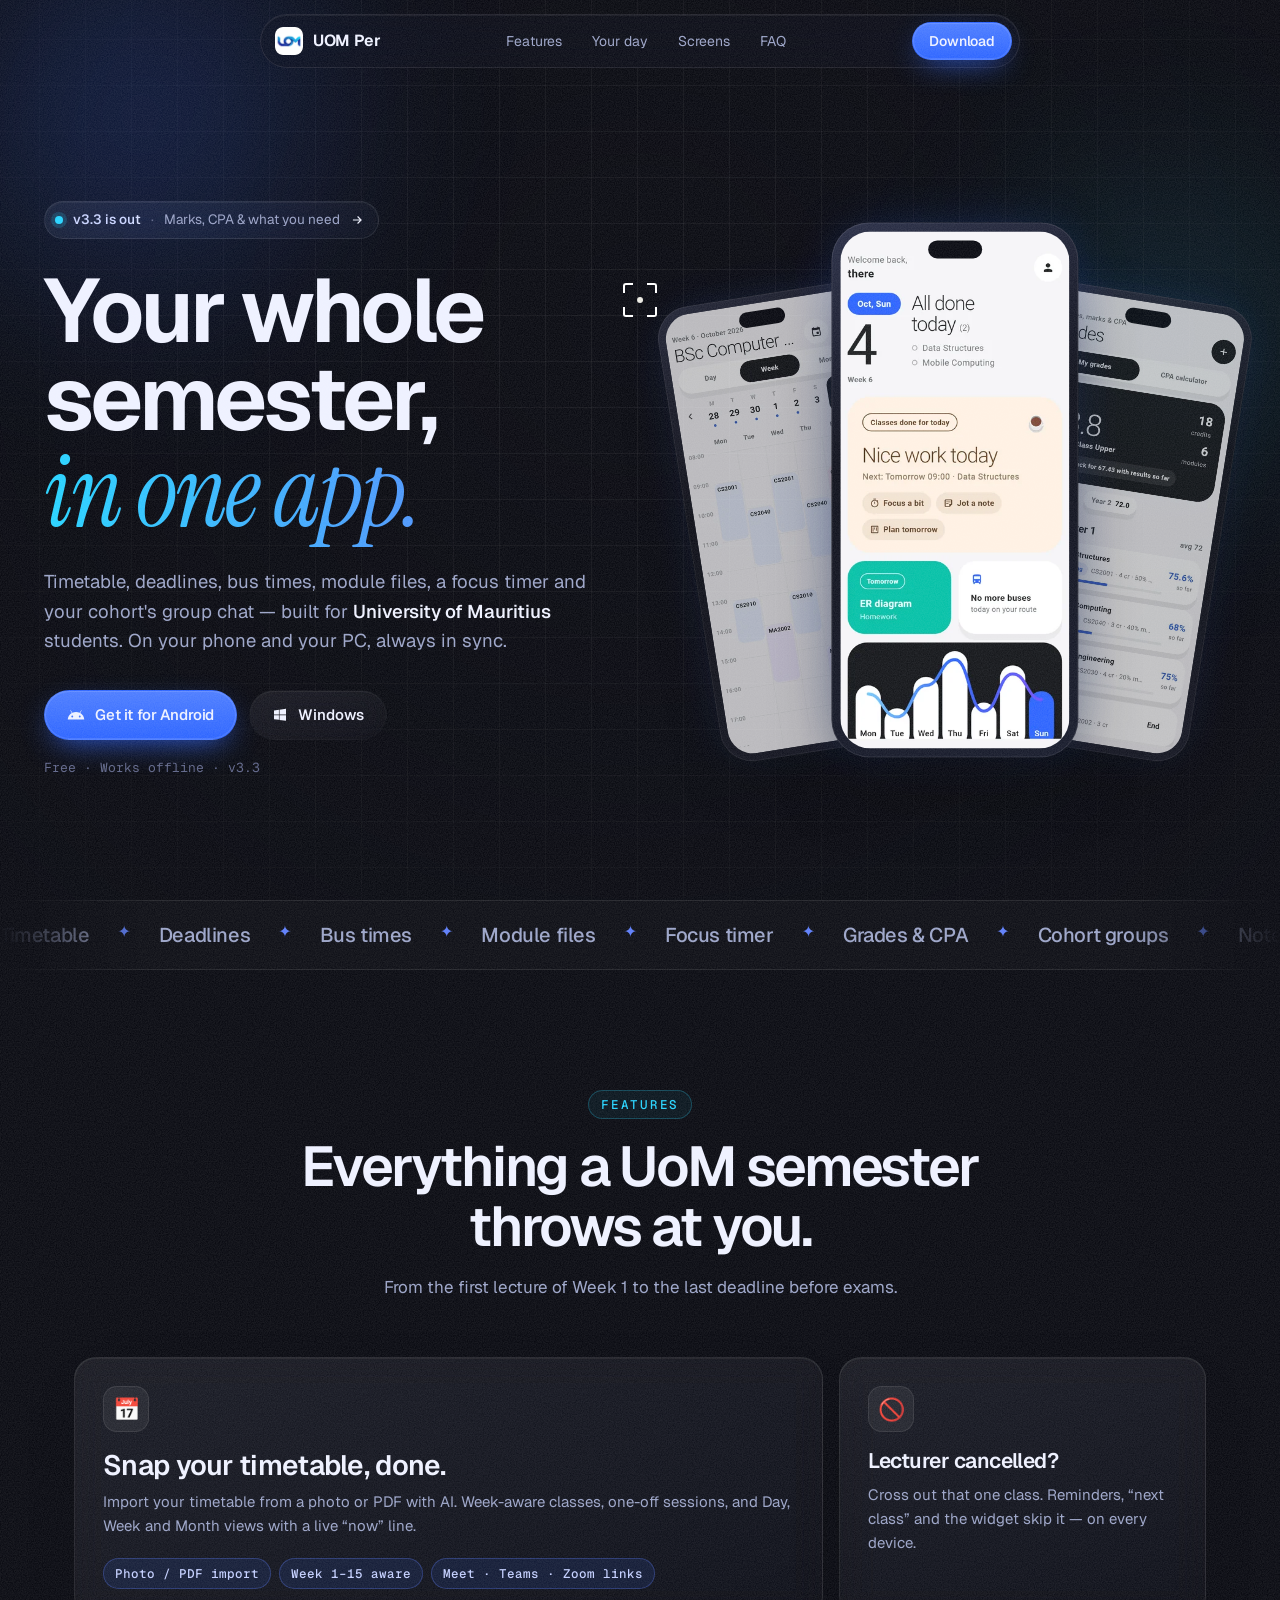
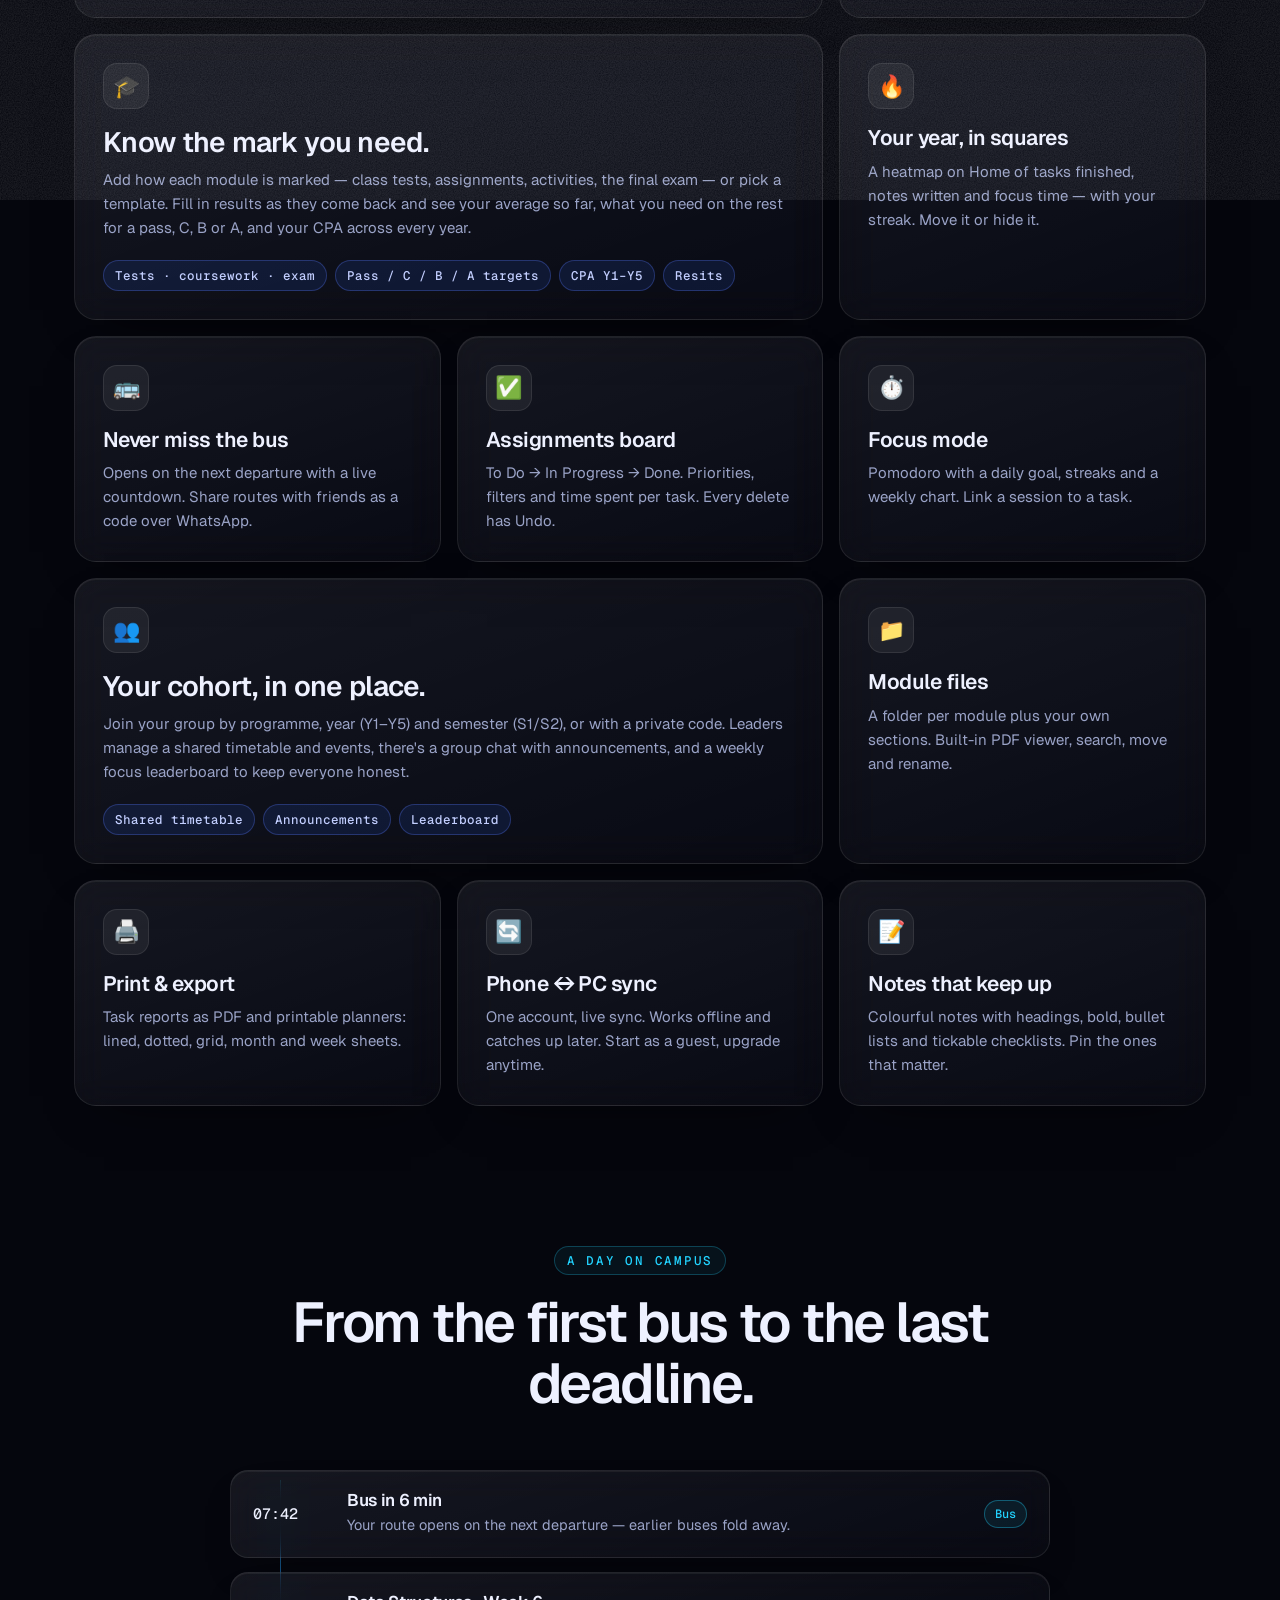
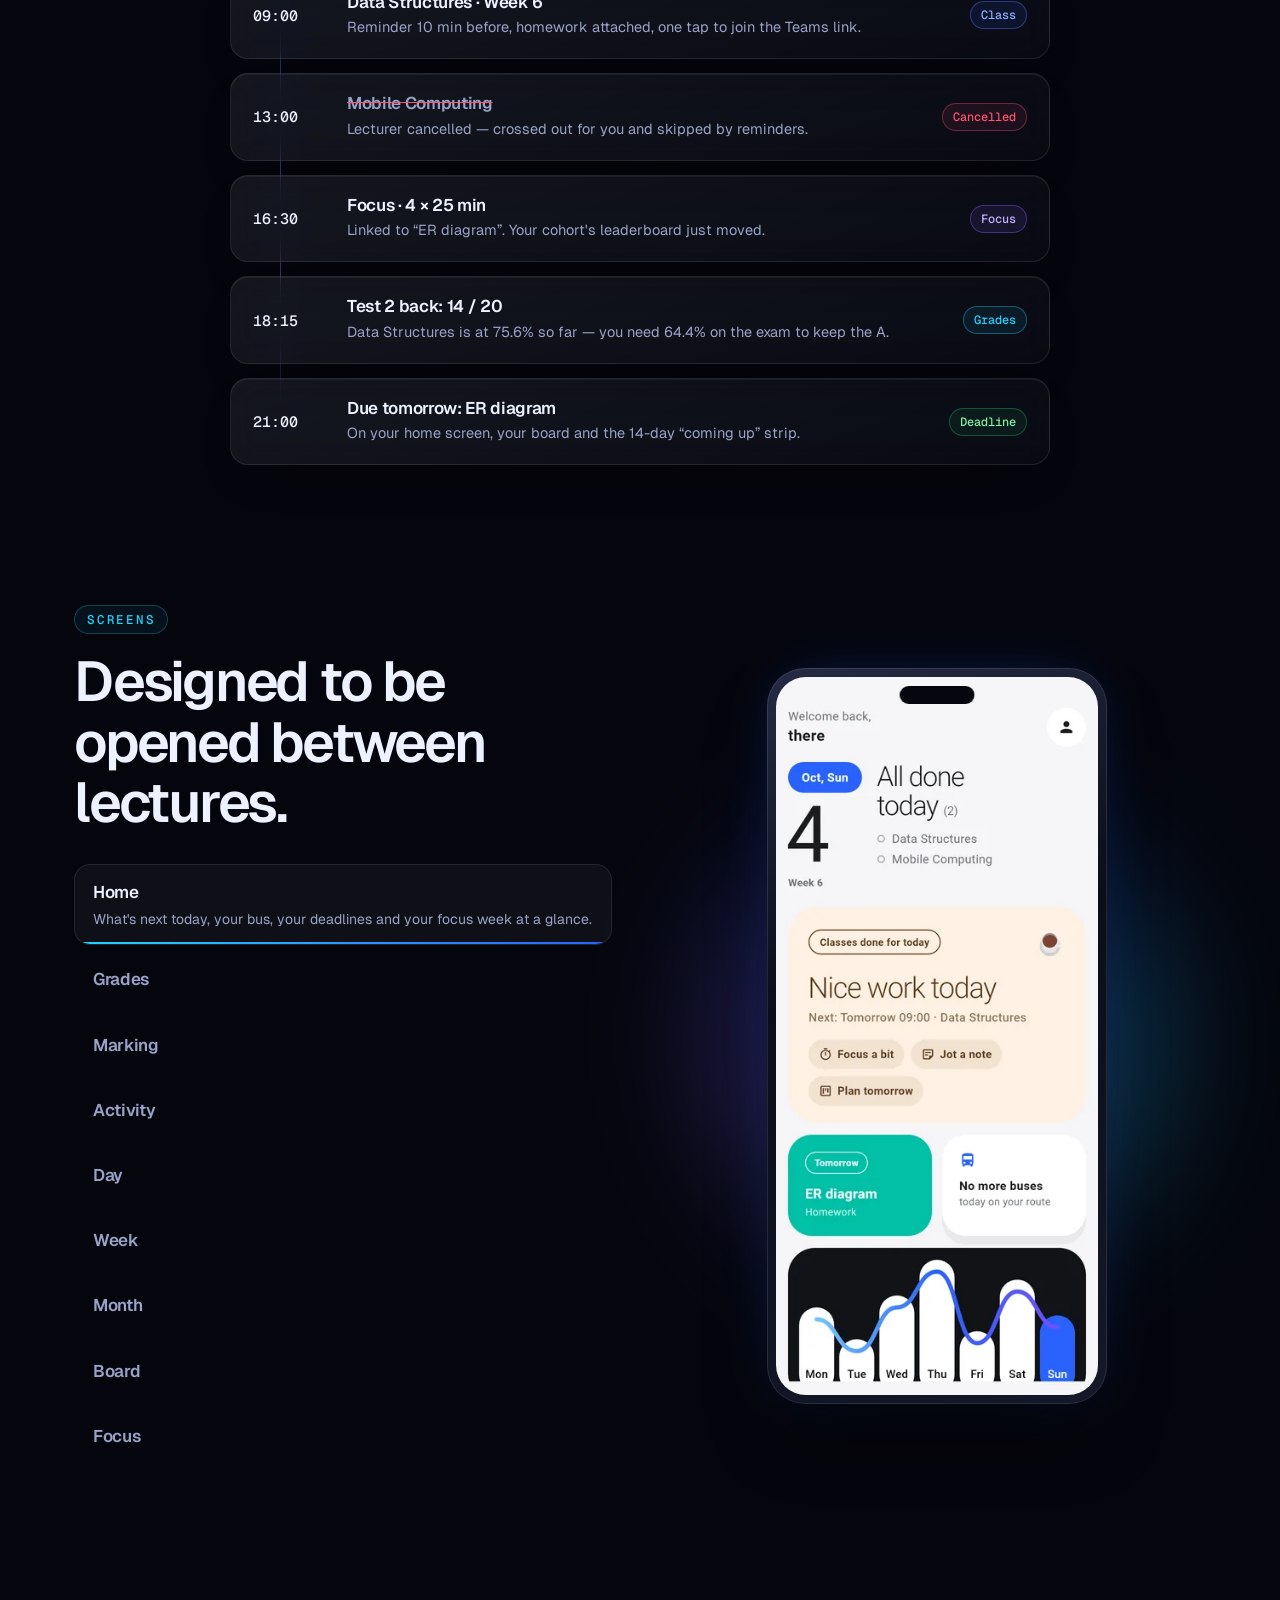
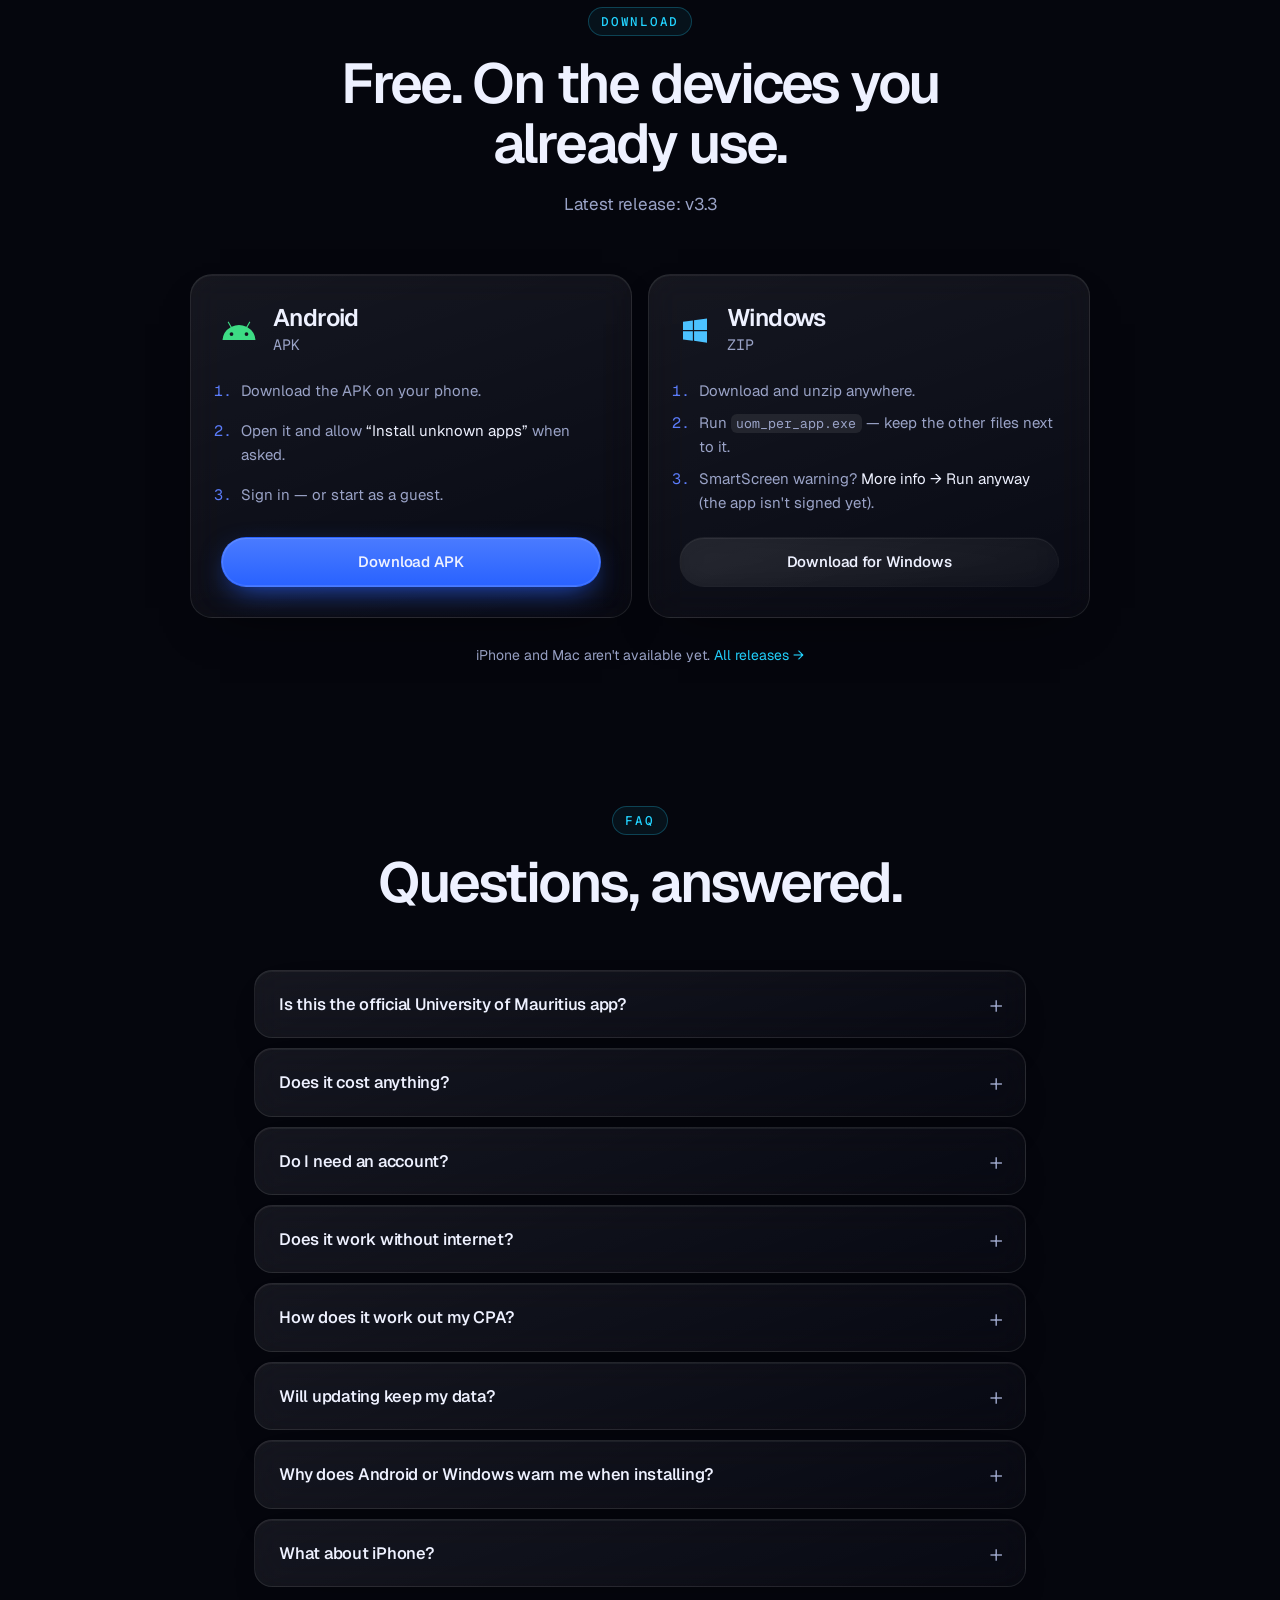
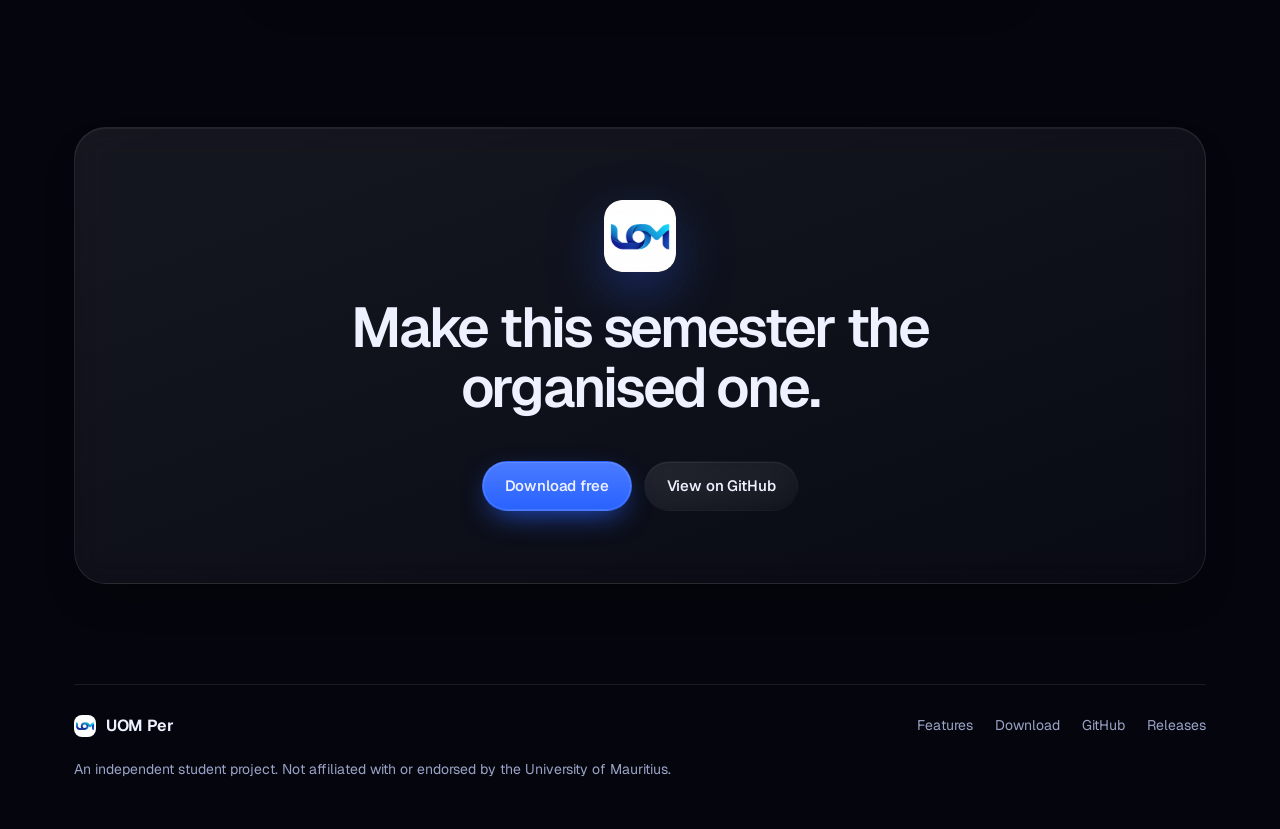
==== commit 7b726bb2: "v3.3.0: module assessments, marks needed, CPA per year, Activity on Home - Grades: add how each modu" ====
--- a/website/index.html
+++ b/website/index.html
@@ -56,9 +56,9 @@
       <div class="hero-copy">
         <a class="pill glass" href="#download" data-cursor="target">
           <span class="pill-dot"></span>
-          <span class="shiny" data-version-label>v3.1 is out</span>
+          <span class="shiny" data-version-label>v3.3 is out</span>
           <span class="pill-sep">·</span>
-          <span class="muted">Week, month &amp; cancelled classes</span>
+          <span class="muted">Marks, CPA &amp; what you need</span>
           <svg width="14" height="14" viewBox="0 0 24 24" fill="none" stroke="currentColor" stroke-width="2"><path d="M5 12h14M13 6l6 6-6 6"/></svg>
         </a>
 
@@ -82,13 +82,13 @@
             Windows
           </a>
         </div>
-        <p class="hero-note reveal">Free · Works offline · <span data-version>v3.1</span></p>
+        <p class="hero-note reveal">Free · Works offline · <span data-version>v3.3</span></p>
       </div>
 
       <div class="hero-phones" aria-label="App screenshots">
         <figure class="phone phone-l"><img src="assets/screens/schedule_week.webp" width="390" height="844" alt="Week timetable grid"></figure>
         <figure class="phone phone-c"><img src="assets/screens/dashboard.webp" width="390" height="844" alt="Home dashboard with today's classes" fetchpriority="high"></figure>
-        <figure class="phone phone-r"><img src="assets/screens/board.webp" width="390" height="844" alt="Kanban task board"></figure>
+        <figure class="phone phone-r"><img src="assets/screens/grades.webp" width="390" height="844" alt="Grades with CPA and module marks"></figure>
       </div>
     </section>
 
@@ -96,9 +96,9 @@
     <div class="marquee" aria-hidden="true">
       <div class="marquee-track">
         <span>Timetable</span><b>✦</b><span>Deadlines</span><b>✦</b><span>Bus times</span><b>✦</b><span>Module files</span><b>✦</b>
-        <span>Focus timer</span><b>✦</b><span>Cohort groups</span><b>✦</b><span>Notes</span><b>✦</b><span>Printable planners</span><b>✦</b>
+        <span>Focus timer</span><b>✦</b><span>Grades &amp; CPA</span><b>✦</b><span>Cohort groups</span><b>✦</b><span>Notes</span><b>✦</b><span>Printable planners</span><b>✦</b>
         <span>Timetable</span><b>✦</b><span>Deadlines</span><b>✦</b><span>Bus times</span><b>✦</b><span>Module files</span><b>✦</b>
-        <span>Focus timer</span><b>✦</b><span>Cohort groups</span><b>✦</b><span>Notes</span><b>✦</b><span>Printable planners</span><b>✦</b>
+        <span>Focus timer</span><b>✦</b><span>Grades &amp; CPA</span><b>✦</b><span>Cohort groups</span><b>✦</b><span>Notes</span><b>✦</b><span>Printable planners</span><b>✦</b>
       </div>
     </div>
 
@@ -124,6 +124,19 @@
           <p>Cross out that one class. Reminders, “next class” and the widget skip it — on every device.</p>
         </article>
 
+        <article class="card glass spot reveal span-2">
+          <div class="card-icon">🎓</div>
+          <h3>Know the mark you need.</h3>
+          <p>Add how each module is marked — class tests, assignments, activities, the final exam — or pick a template. Fill in results as they come back and see your average so far, what you need on the rest for a pass, C, B or A, and your CPA across every year.</p>
+          <ul class="chips"><li>Tests · coursework · exam</li><li>Pass / C / B / A targets</li><li>CPA Y1–Y5</li><li>Resits</li></ul>
+        </article>
+
+        <article class="card glass spot reveal">
+          <div class="card-icon">🔥</div>
+          <h3>Your year, in squares</h3>
+          <p>A heatmap on Home of tasks finished, notes written and focus time — with your streak. Move it or hide it.</p>
+        </article>
+
         <article class="card glass spot reveal">
           <div class="card-icon">🚌</div>
           <h3>Never miss the bus</h3>
@@ -202,6 +215,11 @@
           <time>16:30</time>
           <div><h4>Focus · 4 × 25 min</h4><p>Linked to “ER diagram”. Your cohort's leaderboard just moved.</p></div>
           <span class="tag tag-violet">Focus</span>
+        </li>
+        <li class="tl-item glass spot reveal">
+          <time>18:15</time>
+          <div><h4>Test 2 back: 14 / 20</h4><p>Data Structures is at 75.6% so far — you need 64.4% on the exam to keep the A.</p></div>
+          <span class="tag tag-cyan">Grades</span>
         </li>
         <li class="tl-item glass spot reveal">
           <time>21:00</time>
@@ -221,6 +239,15 @@
             <button role="tab" aria-selected="true" data-shot="dashboard" data-cursor="target">
               <strong>Home</strong><span>What's next today, your bus, your deadlines and your focus week at a glance.</span>
             </button>
+            <button role="tab" aria-selected="false" data-shot="grades" data-cursor="target">
+              <strong>Grades</strong><span>Your CPA, each year's average and how every module is going so far.</span>
+            </button>
+            <button role="tab" aria-selected="false" data-shot="module_marks" data-cursor="target">
+              <strong>Marking</strong><span>Tests, assignments and the exam with their weights. Results add up to the final mark.</span>
+            </button>
+            <button role="tab" aria-selected="false" data-shot="activity" data-cursor="target">
+              <strong>Activity</strong><span>A year of tasks, notes and focus as a heatmap, with your streak.</span>
+            </button>
             <button role="tab" aria-selected="false" data-shot="schedule_day" data-cursor="target">
               <strong>Day</strong><span>A real timeline with overlapping classes side-by-side and a live “now” line.</span>
             </button>
@@ -252,7 +279,7 @@
       <div class="section-head reveal">
         <p class="eyebrow">Download</p>
         <h2>Free. On the devices you already use.</h2>
-        <p class="muted">Latest release: <span data-version>v3.1</span><span data-date></span></p>
+        <p class="muted">Latest release: <span data-version>v3.3</span><span data-date></span></p>
       </div>
 
       <div class="dl-grid">
@@ -309,6 +336,14 @@
           <p>Yes. Everything is stored on your device first and syncs when you're back online.</p>
         </details>
         <details class="glass reveal">
+          <summary data-cursor="target">How does it work out my CPA?</summary>
+          <p>Each module's mark is weighted by its credits, across every year you add. Ongoing modules use their average so far for the “on track for” figure. Letter grades follow the usual UoM bands (A ≥70, B 60–69, C 50–59, D 40–49), but check your programme's regulations for exact rules.</p>
+        </details>
+        <details class="glass reveal">
+          <summary data-cursor="target">Will updating keep my data?</summary>
+          <p>Yes. Install the new APK over the old one, or unzip the new Windows build in place of the old folder. Your data stays on the device and in your account.</p>
+        </details>
+        <details class="glass reveal">
           <summary data-cursor="target">Why does Android or Windows warn me when installing?</summary>
           <p>The app is distributed directly instead of through the Play Store or Microsoft Store, and the Windows build isn't code-signed yet. Allow “Install unknown apps” on Android, or choose <em>More info → Run anyway</em> on Windows.</p>
         </details>
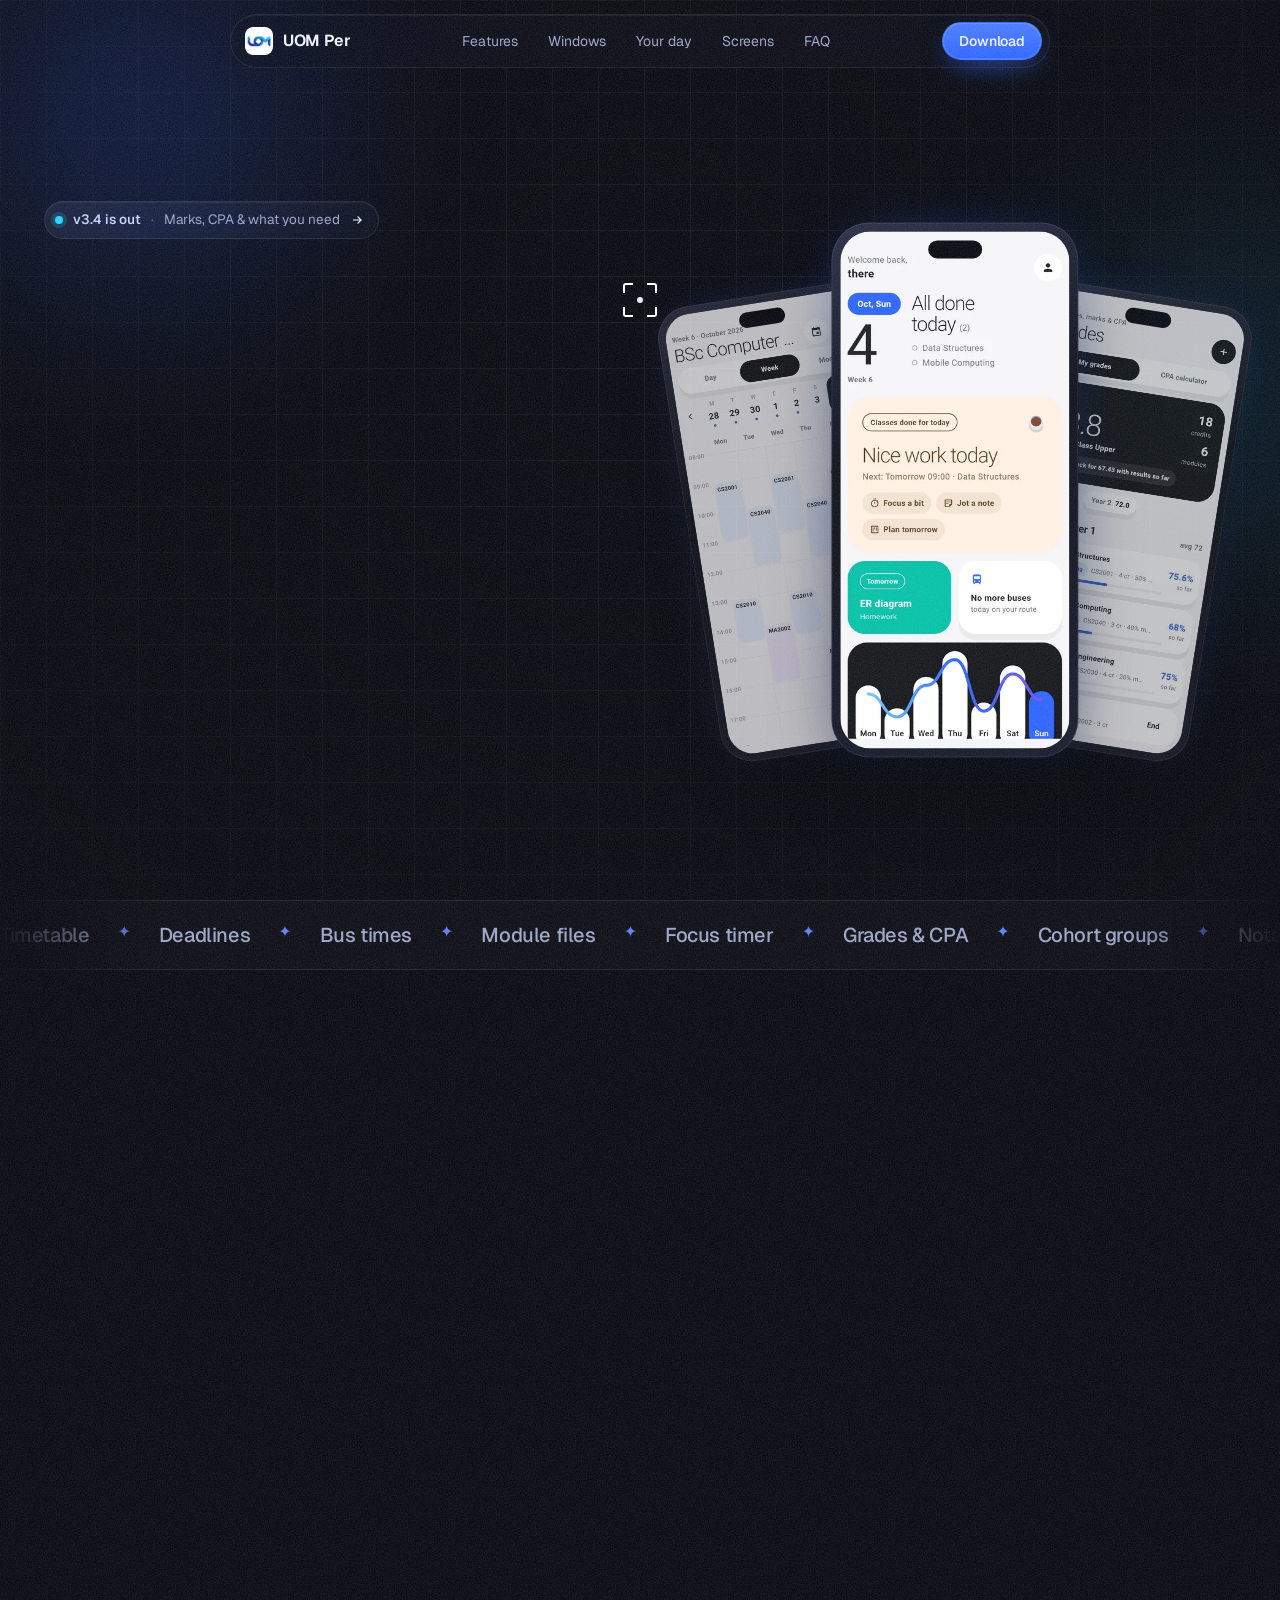
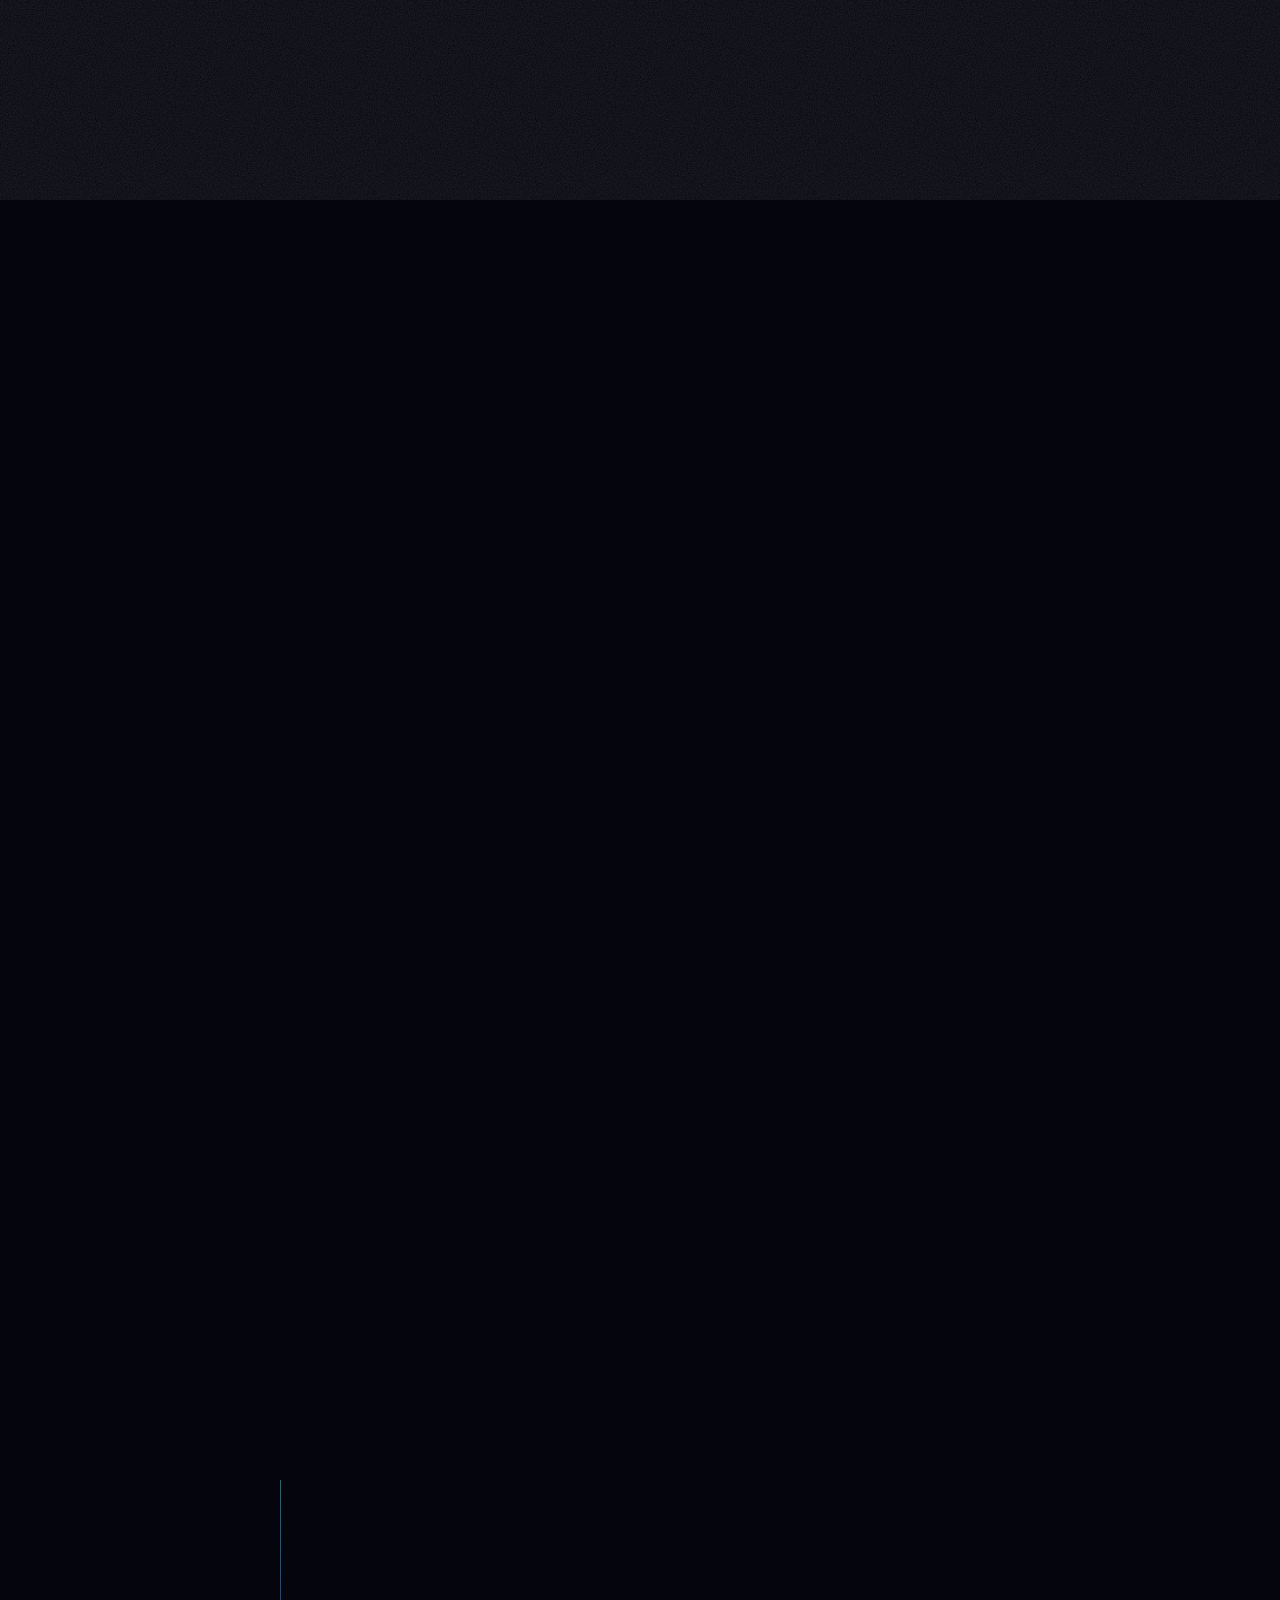
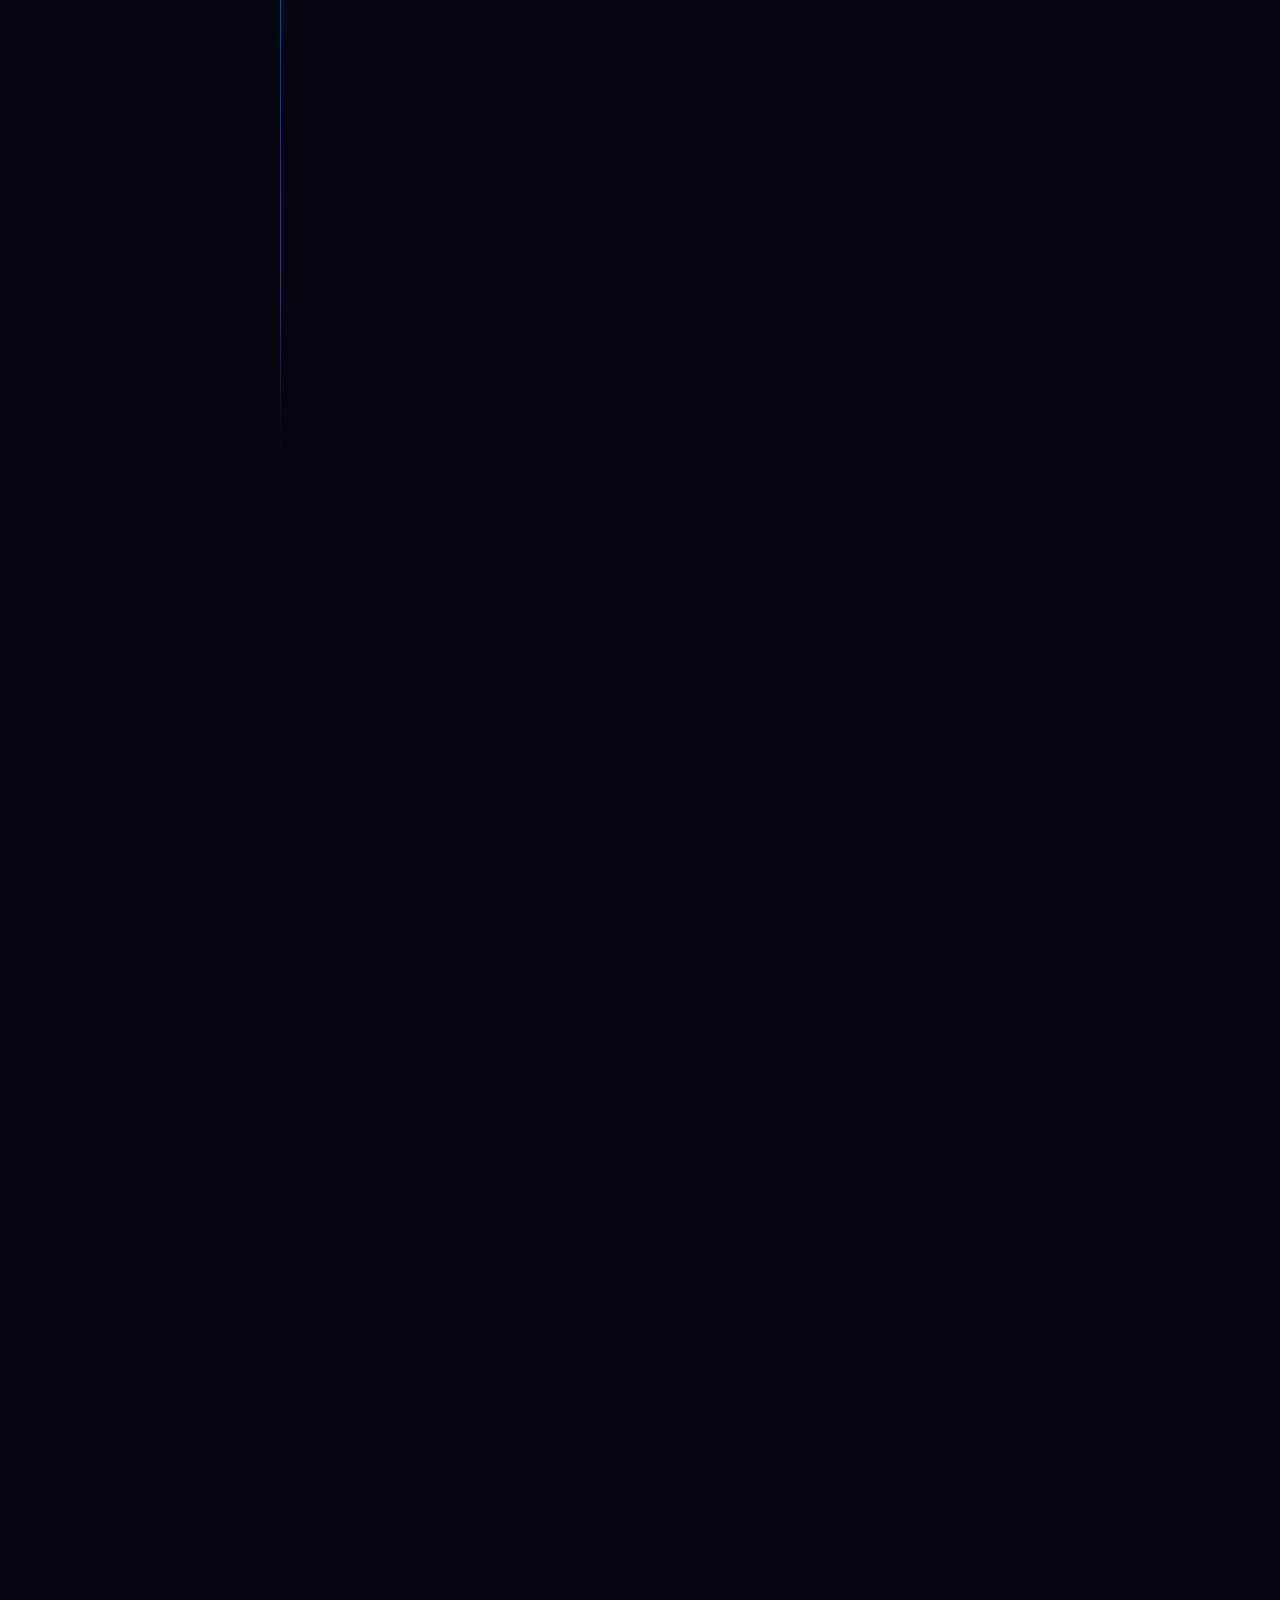
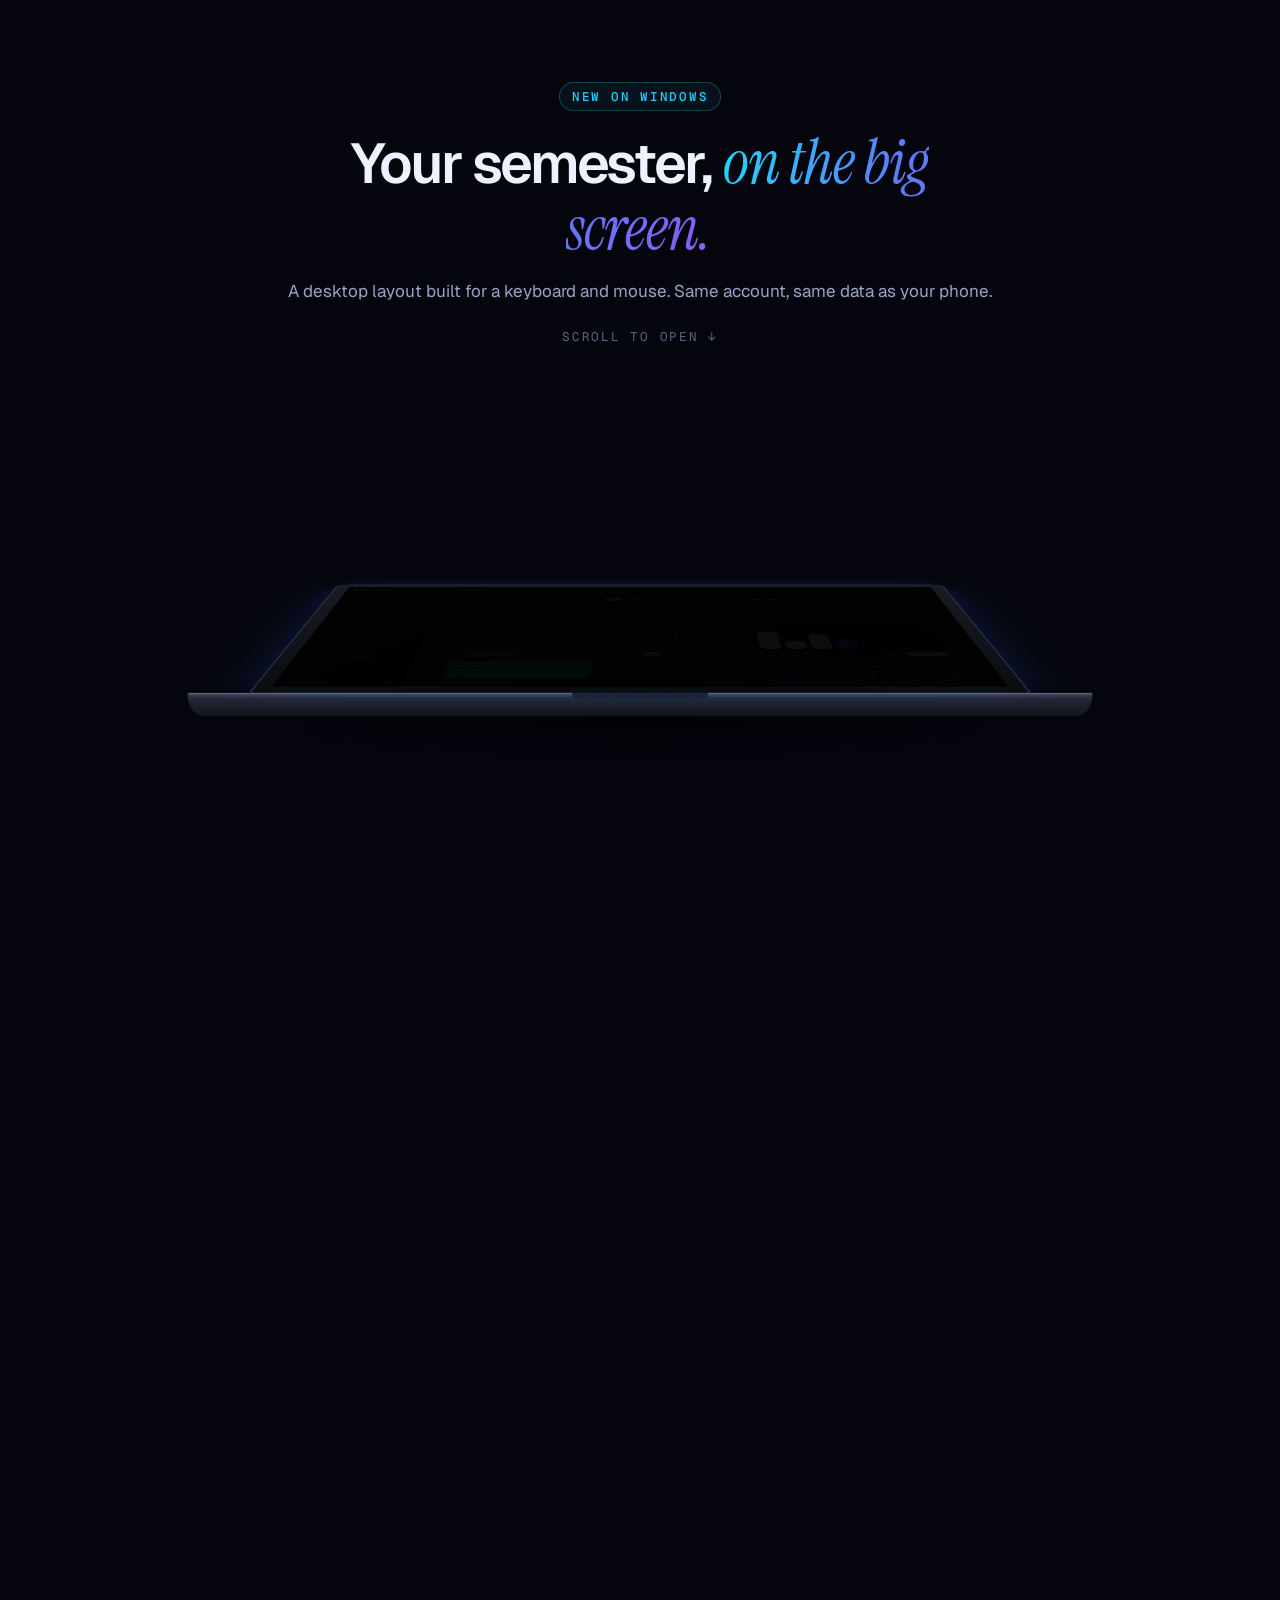
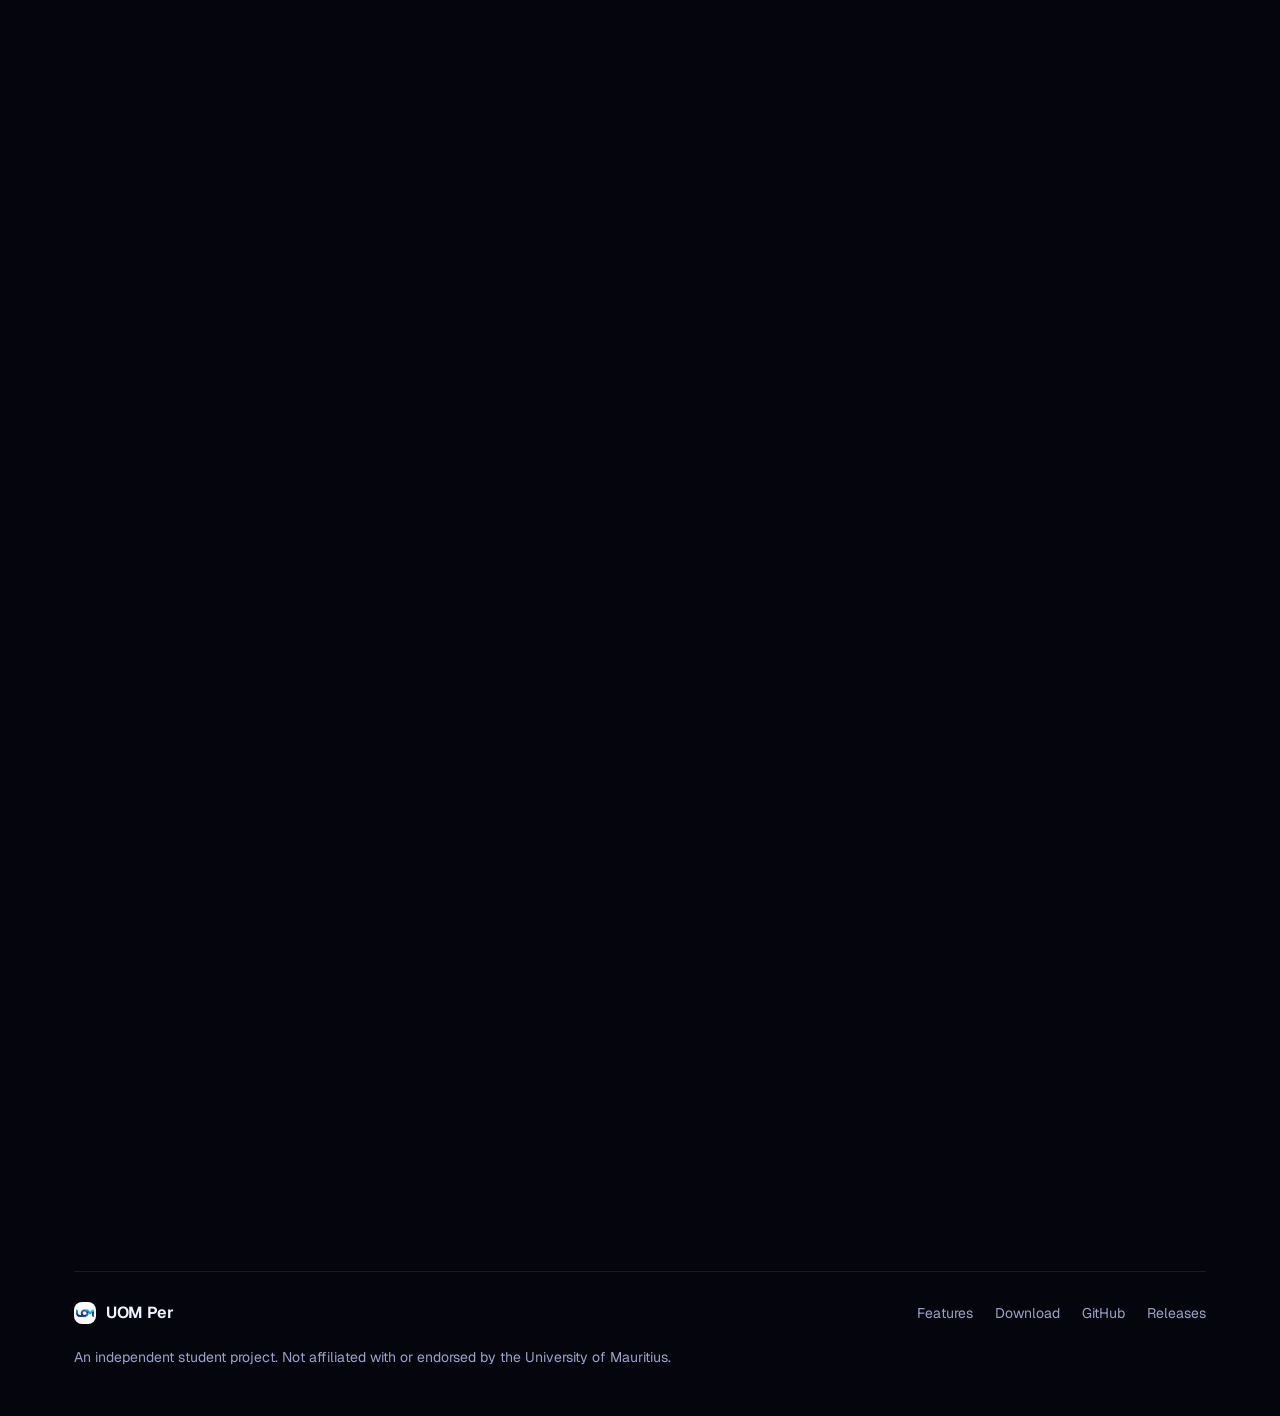
==== commit 343efa52: "v3.4.0: Windows desktop redesign, simpler Grades, website Windows section Windows - New desktop shel" ====
--- a/website/index.html
+++ b/website/index.html
@@ -42,6 +42,7 @@
       </a>
       <div class="nav-links">
         <a href="#features">Features</a>
+        <a href="#windows">Windows</a>
         <a href="#day">Your day</a>
         <a href="#screens">Screens</a>
         <a href="#faq">FAQ</a>
@@ -56,7 +57,7 @@
       <div class="hero-copy">
         <a class="pill glass" href="#download" data-cursor="target">
           <span class="pill-dot"></span>
-          <span class="shiny" data-version-label>v3.3 is out</span>
+          <span class="shiny" data-version-label>v3.4 is out</span>
           <span class="pill-sep">·</span>
           <span class="muted">Marks, CPA &amp; what you need</span>
           <svg width="14" height="14" viewBox="0 0 24 24" fill="none" stroke="currentColor" stroke-width="2"><path d="M5 12h14M13 6l6 6-6 6"/></svg>
@@ -82,7 +83,7 @@
             Windows
           </a>
         </div>
-        <p class="hero-note reveal">Free · Works offline · <span data-version>v3.3</span></p>
+        <p class="hero-note reveal">Free · Works offline · <span data-version>v3.4</span></p>
       </div>
 
       <div class="hero-phones" aria-label="App screenshots">
@@ -274,12 +275,91 @@
       </div>
     </section>
 
+    <!-- WINDOWS: scroll-driven laptop (pinned on large screens, stacked cards otherwise) -->
+    <section id="windows" class="lapstory" aria-labelledby="windows-title">
+      <div class="lap-sticky">
+        <div class="lap-intro">
+          <p class="eyebrow">New on Windows</p>
+          <h2 id="windows-title">Your semester, <em>on the big screen.</em></h2>
+          <p class="muted">A desktop layout built for a keyboard and mouse. Same account, same data as your phone.</p>
+          <p class="lap-hint mono" aria-hidden="true">Scroll to open <span>↓</span></p>
+        </div>
+
+        <div class="lap-cam">
+          <div class="lap">
+            <div class="lap-lid">
+              <div class="lap-cambar" aria-hidden="true"></div>
+              <div class="lap-screen">
+                <img data-shot="home-dark" src="assets/desktop/home-dark.webp" width="2880" height="1800" alt="UOM Per on Windows: Home with the next class, focus week and activity heatmap" loading="lazy">
+                <img data-shot="palette-dark" src="assets/desktop/palette-dark.webp" width="2880" height="1800" alt="Command palette opened with Ctrl K" loading="lazy">
+                <img data-shot="schedule-dark" src="assets/desktop/schedule-dark.webp" width="2880" height="1800" alt="Week timetable with the live now line and a month calendar" loading="lazy">
+                <img data-shot="grades-dark" src="assets/desktop/grades-dark.webp" width="2880" height="1800" alt="Grades page with CPA, year averages and a CPA calculator" loading="lazy">
+                <img data-shot="home" class="lap-light" src="assets/desktop/home.webp" width="2880" height="1800" alt="Home in the light theme" loading="lazy">
+                <div class="lap-spot" aria-hidden="true"></div>
+                <div class="lap-glare" aria-hidden="true"></div>
+              </div>
+            </div>
+            <div class="lap-base" aria-hidden="true"><span></span></div>
+          </div>
+        </div>
+
+        <ol class="lap-steps">
+          <li data-step="home">
+            <span class="lap-num mono">01</span>
+            <h3>Everything on one screen</h3>
+            <p>Sidebar on the left, today's classes underneath it. Home shows what's on now, your next deadline, the bus and your focus week.</p>
+          </li>
+          <li data-step="palette">
+            <span class="lap-num mono">02</span>
+            <h3>Press <kbd>Ctrl</kbd> <kbd>K</kbd>, go anywhere</h3>
+            <p>Jump to any page or run a command without touching the mouse. <kbd>Ctrl</kbd> <kbd>1</kbd>–<kbd>9</kbd> switches pages straight away.</p>
+          </li>
+          <li data-step="week">
+            <span class="lap-num mono">03</span>
+            <h3>The whole week at once</h3>
+            <p>Monday to Friday side by side, a live “now” line, and a month calendar with today's classes and deadlines next to it.</p>
+          </li>
+          <li data-step="cpa">
+            <span class="lap-num mono">04</span>
+            <h3>Your CPA, worked out</h3>
+            <p>Every module's mark weighted by credits, your average per year, and what you're on track for with the results so far.</p>
+          </li>
+          <li data-step="activity">
+            <span class="lap-num mono">05</span>
+            <h3>A year of work, in squares</h3>
+            <p>Tasks finished and notes written, day by day, with your current and longest streak.</p>
+          </li>
+          <li data-step="theme">
+            <span class="lap-num mono">06</span>
+            <h3>Light or dark</h3>
+            <p>Switch from the bottom of the sidebar. Your phone and PC stay in sync either way.</p>
+          </li>
+        </ol>
+
+        <div class="lap-rail" aria-hidden="true"><i></i><i></i><i></i><i></i><i></i><i></i></div>
+      </div>
+    </section>
+
+    <!-- KEYBOARD -->
+    <section class="section keys-section" aria-labelledby="keys-title">
+      <div class="section-head reveal">
+        <p class="eyebrow">Keyboard first</p>
+        <h2 id="keys-title">Faster with shortcuts.</h2>
+      </div>
+      <div class="keys">
+        <div class="key-card glass spot reveal"><div class="key-combo"><kbd>Ctrl</kbd><kbd>K</kbd></div><p>Jump to a page or run a command</p></div>
+        <div class="key-card glass spot reveal"><div class="key-combo"><kbd>Ctrl</kbd><kbd>N</kbd></div><p>Add a task or deadline</p></div>
+        <div class="key-card glass spot reveal"><div class="key-combo"><kbd>Ctrl</kbd><kbd>1–9</kbd></div><p>Switch between pages</p></div>
+        <div class="key-card glass spot reveal"><div class="key-combo"><kbd>Ctrl</kbd><kbd>\</kbd></div><p>Hide or show the sidebar</p></div>
+      </div>
+    </section>
+
     <!-- DOWNLOAD -->
     <section id="download" class="section">
       <div class="section-head reveal">
         <p class="eyebrow">Download</p>
         <h2>Free. On the devices you already use.</h2>
-        <p class="muted">Latest release: <span data-version>v3.3</span><span data-date></span></p>
+        <p class="muted">Latest release: <span data-version>v3.4</span><span data-date></span></p>
       </div>
 
       <div class="dl-grid">
--- a/website/styles.css
+++ b/website/styles.css
@@ -147,7 +147,7 @@
 /* ---------- Nav ---------- */
 .nav-wrap { position: fixed; top: 14px; left: 0; right: 0; z-index: 50; padding: 0 16px; display: flex; justify-content: center; }
 .nav {
-  display: flex; align-items: center; gap: 8px; width: 100%; max-width: 760px;
+  display: flex; align-items: center; gap: 8px; width: 100%; max-width: 820px;
   padding: 7px 7px 7px 14px; border-radius: 999px;
   background: rgba(10, 12, 24, .5);
   transition: background .3s, max-width .5s var(--ease);
@@ -345,6 +345,122 @@
 /* Scroll reveal */
 .reveal { opacity: 0; transform: translateY(26px); filter: blur(6px); transition: opacity .9s var(--ease), transform .9s var(--ease), filter .9s var(--ease); }
 .reveal.in { opacity: 1; transform: none; filter: none; }
+
+/* ---------- Windows: laptop story ---------- */
+kbd {
+  display: inline-block; min-width: 1.9em; padding: .12em .5em; border-radius: 7px; text-align: center;
+  font: 500 .82em/1.5 var(--mono); color: var(--text);
+  background: linear-gradient(180deg, rgba(255,255,255,.12), rgba(255,255,255,.04));
+  border: 1px solid var(--stroke-2); box-shadow: 0 2px 0 rgba(0,0,0,.5);
+}
+
+.lapstory { --lapw: min(1000px, 88vw); max-width: 1180px; margin: 0 auto; padding: 120px 24px 20px; }
+.lap-sticky { display: grid; gap: 48px; }
+.lap-intro { text-align: center; max-width: 720px; margin: 0 auto; }
+.lap-intro h2 { font-size: clamp(32px, 4.6vw, 56px); letter-spacing: -.04em; }
+.lap-intro h2 em {
+  font-family: var(--serif); font-style: italic; font-weight: 400; letter-spacing: -.02em; font-size: 1.1em;
+  background: linear-gradient(90deg, var(--cyan), var(--blue-2) 50%, var(--violet));
+  -webkit-background-clip: text; background-clip: text; color: transparent; padding-right: .06em;
+}
+.lap-intro .muted { margin-top: 16px; font-size: 17px; }
+.lap-hint { display: none; margin-top: 22px; font-size: 12.5px; letter-spacing: .14em; text-transform: uppercase; color: var(--faint); }
+.lap-hint span { display: inline-block; animation: nudge 1.6s ease-in-out infinite; }
+@keyframes nudge { 50% { transform: translateY(5px); } }
+
+/* The laptop */
+.lap-cam { display: grid; place-items: center; perspective: 2200px; }
+.lap { width: var(--lapw); position: relative; transform-style: preserve-3d; will-change: transform; }
+.lap::after { /* soft shadow on the "desk" */
+  content: ""; position: absolute; left: 6%; right: 6%; bottom: -5%; height: 9%; z-index: -1;
+  background: radial-gradient(closest-side, rgba(0,0,0,.75), transparent); filter: blur(10px);
+}
+.lap-lid {
+  position: relative; padding: 2.1% 2.1% 2.9%; border-radius: 18px 18px 6px 6px;
+  background: linear-gradient(180deg, #1a1c26, #0c0d13);
+  box-shadow: 0 0 0 1px rgba(255,255,255,.1) inset, 0 0 0 1.5px #2a2e3d, 0 0 90px -30px rgba(41,98,255,.45);
+  transform-origin: 50% 100%; transform: rotateX(var(--lid, 0deg));
+}
+.lap-cambar { position: absolute; top: .75%; left: 50%; width: 5px; height: 5px; translate: -50% 0; border-radius: 50%; background: #2a3042; box-shadow: 0 0 0 2px #10121a; }
+.lap-screen {
+  position: relative; aspect-ratio: 16 / 10; overflow: hidden; border-radius: 4px; background: #191919;
+  filter: brightness(var(--power, 1));
+}
+.lap-screen img { position: absolute; inset: 0; width: 100%; height: 100%; object-fit: cover; }
+.lap-screen img:not(:first-child) { opacity: 0; }
+.lap-light { clip-path: inset(0 100% 0 0); }
+.lap-spot {
+  position: absolute; opacity: 0; border-radius: 10px; pointer-events: none;
+  box-shadow: 0 0 0 1.5px rgba(34,211,255,.75), 0 0 0 200vmax rgba(5,6,13,.5), 0 0 40px rgba(34,211,255,.35);
+}
+.lap-glare { position: absolute; inset: 0; pointer-events: none; background: linear-gradient(115deg, rgba(255,255,255,.07), transparent 38%); }
+.lap-base {
+  position: relative; width: 116%; margin-left: -8%; height: calc(var(--lapw) * .03);
+  border-radius: 2px 2px 22px 22px / 2px 2px 100% 100%;
+  background: linear-gradient(180deg, #4a5068 0%, #262a38 22%, #12141c 100%);
+  box-shadow: 0 1px 0 rgba(255,255,255,.18) inset;
+}
+.lap-base span { position: absolute; top: 0; left: 50%; width: 15%; height: 38%; translate: -50% 0; border-radius: 0 0 10px 10px; background: linear-gradient(180deg, #171a24, #232736); }
+
+/* Captions */
+.lap-steps { list-style: none; margin: 0; padding: 0; display: grid; grid-template-columns: repeat(2, 1fr); gap: 16px; }
+.lap-steps li {
+  border-radius: var(--radius); padding: 26px; border: 1px solid var(--stroke);
+  background: linear-gradient(160deg, rgba(255,255,255,.07), rgba(255,255,255,.02));
+}
+.lap-steps h3 { font-size: 21px; letter-spacing: -.025em; margin: 10px 0 8px; }
+.lap-steps p { color: var(--muted); font-size: 15px; }
+.lap-num { color: var(--cyan); font-size: 12.5px; letter-spacing: .1em; }
+.lap-crop {
+  aspect-ratio: var(--ar); margin: -8px -8px 18px; border-radius: 14px; border: 1px solid var(--stroke);
+  background: #191919 var(--img) no-repeat; background-size: var(--bs) auto; background-position: var(--bp);
+}
+.lap-rail { display: none; }
+
+/* Keyboard cards */
+.keys { display: grid; grid-template-columns: repeat(4, 1fr); gap: 14px; }
+.key-card { border-radius: 18px; padding: 24px 22px; display: grid; gap: 14px; }
+.key-combo { display: flex; gap: 6px; }
+.key-combo kbd { font-size: 15px; padding: .3em .7em; border-radius: 9px; }
+.key-card p { color: var(--muted); font-size: 14.5px; }
+
+/* Pinned version (JS adds .is-pinned on large screens with motion allowed) */
+.lapstory.is-pinned { max-width: none; padding: 0; height: 720vh; margin-top: 60px; }
+.is-pinned .lap-sticky { position: sticky; top: 0; height: 100vh; height: 100svh; overflow: hidden; display: block; }
+.is-pinned .lap-intro { position: absolute; top: 15vh; left: 50%; width: min(720px, 90vw); translate: -50% 0; opacity: var(--intro, 1); z-index: 2; }
+.is-pinned .lap-hint { display: block; }
+.is-pinned .lap-cam { position: absolute; inset: 0; }
+.is-pinned .lap { transform: translate3d(var(--tx, 0px), var(--ty, 0px), 0) scale(var(--s, 1)); }
+.is-pinned .lap-steps { display: block; }
+.is-pinned .lap-steps li {
+  position: absolute; left: max(24px, 3.5vw); bottom: 9vh; width: min(360px, 30vw); z-index: 3;
+  backdrop-filter: blur(18px) saturate(140%); -webkit-backdrop-filter: blur(18px) saturate(140%);
+  background: linear-gradient(160deg, rgba(20,24,44,.78), rgba(10,12,24,.66));
+  box-shadow: 0 30px 60px -30px rgba(0,0,0,.9);
+  opacity: 0; transform: translateY(18px); filter: blur(6px); pointer-events: none;
+  transition: opacity .5s var(--ease), transform .6s var(--ease), filter .5s var(--ease);
+}
+.is-pinned .lap-steps li.is-active { opacity: 1; transform: none; filter: none; pointer-events: auto; }
+.is-pinned .lap-rail {
+  display: grid; gap: 10px; position: absolute; right: max(18px, 2.2vw); top: 50%; translate: 0 -50%; z-index: 3;
+  opacity: calc(1 - var(--intro, 1)); transition: opacity .3s;
+}
+.lap-rail i { width: 4px; height: 22px; border-radius: 4px; background: rgba(255,255,255,.14); transition: background .4s, height .4s var(--ease); }
+.lap-rail i.on { background: linear-gradient(var(--cyan), var(--blue)); height: 40px; }
+
+@media (max-width: 1099px) {
+  .is-pinned .lap-steps li { left: 50%; translate: -50% 0; bottom: 4vh; width: min(560px, 88vw); }
+}
+@media (max-width: 980px) {
+  .keys { grid-template-columns: 1fr 1fr; }
+}
+@media (max-width: 720px) {
+  .lapstory { padding-top: 90px; }
+  .lap-steps { grid-template-columns: 1fr; }
+  .lap-steps li { padding: 20px; }
+  .keys { grid-template-columns: 1fr 1fr; gap: 10px; }
+  .key-card { padding: 18px 16px; }
+}
 
 /* ---------- Responsive ---------- */
 @media (max-width: 980px) {
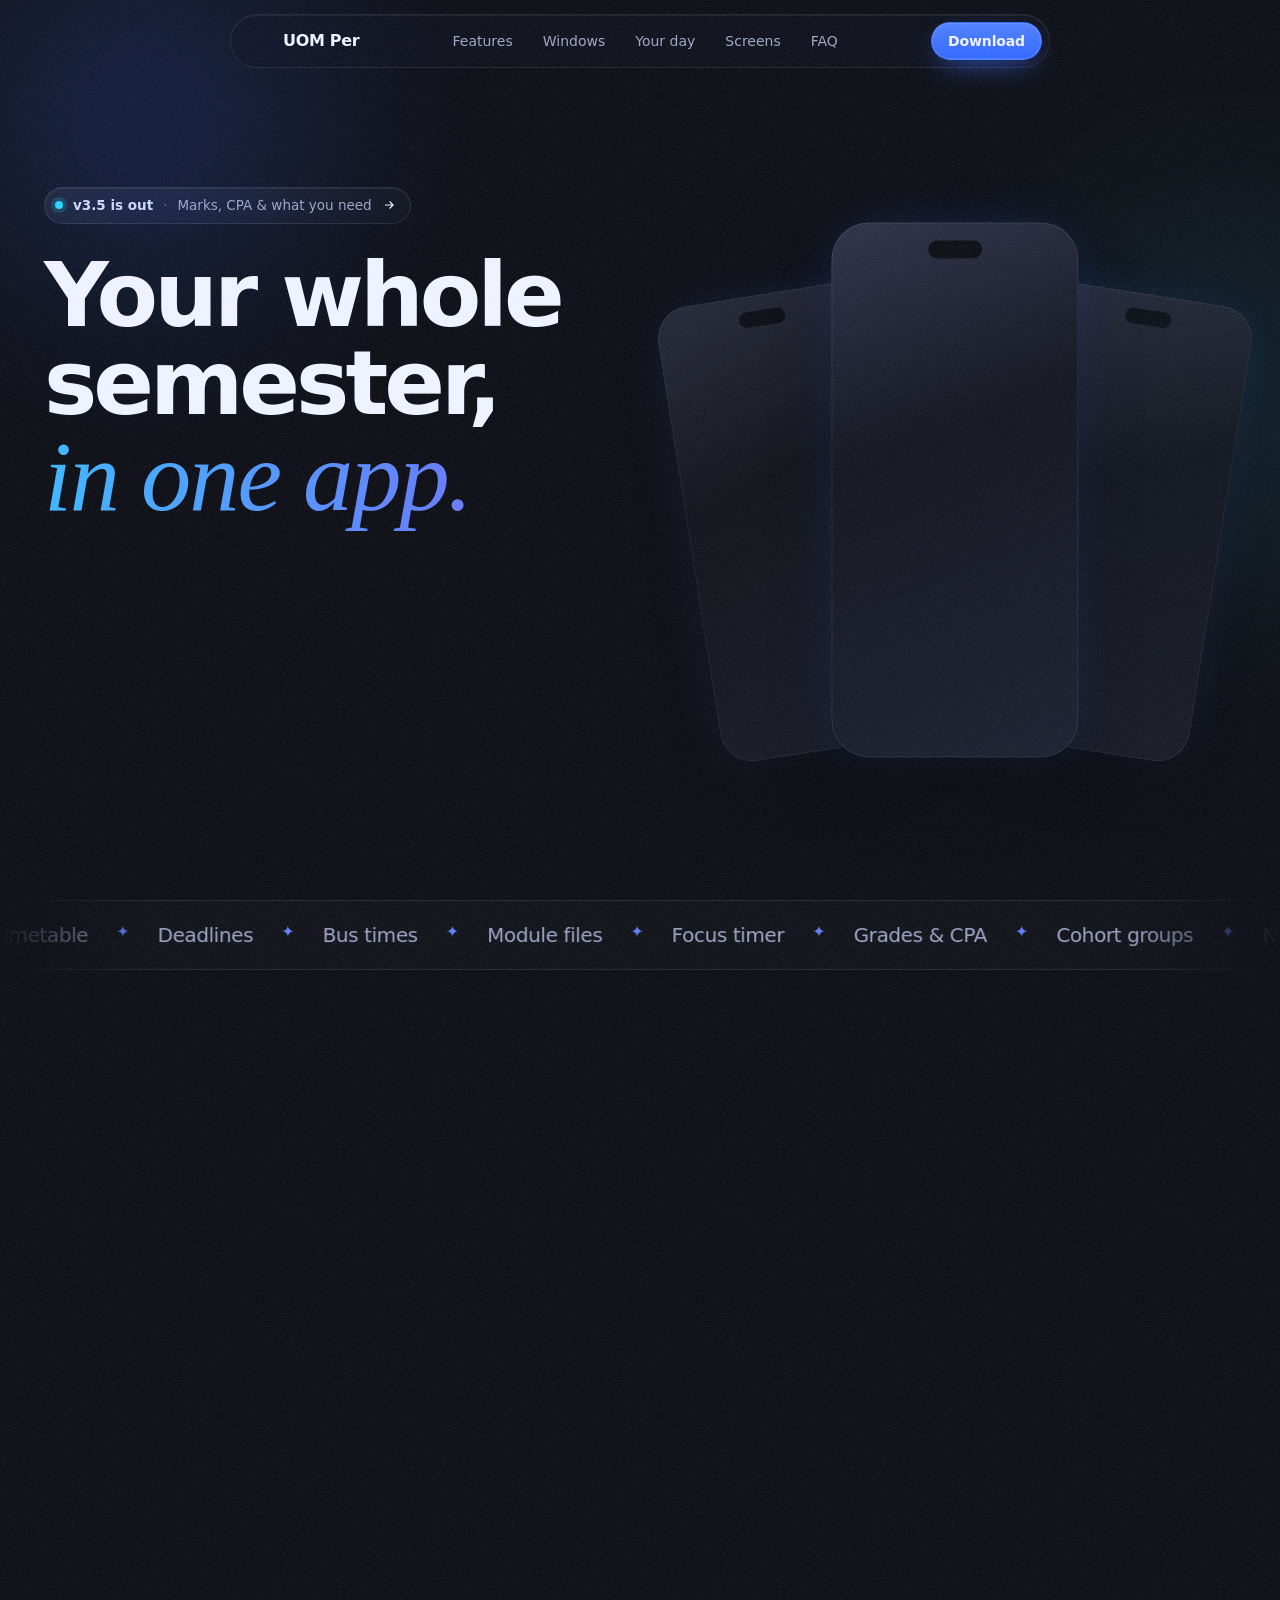
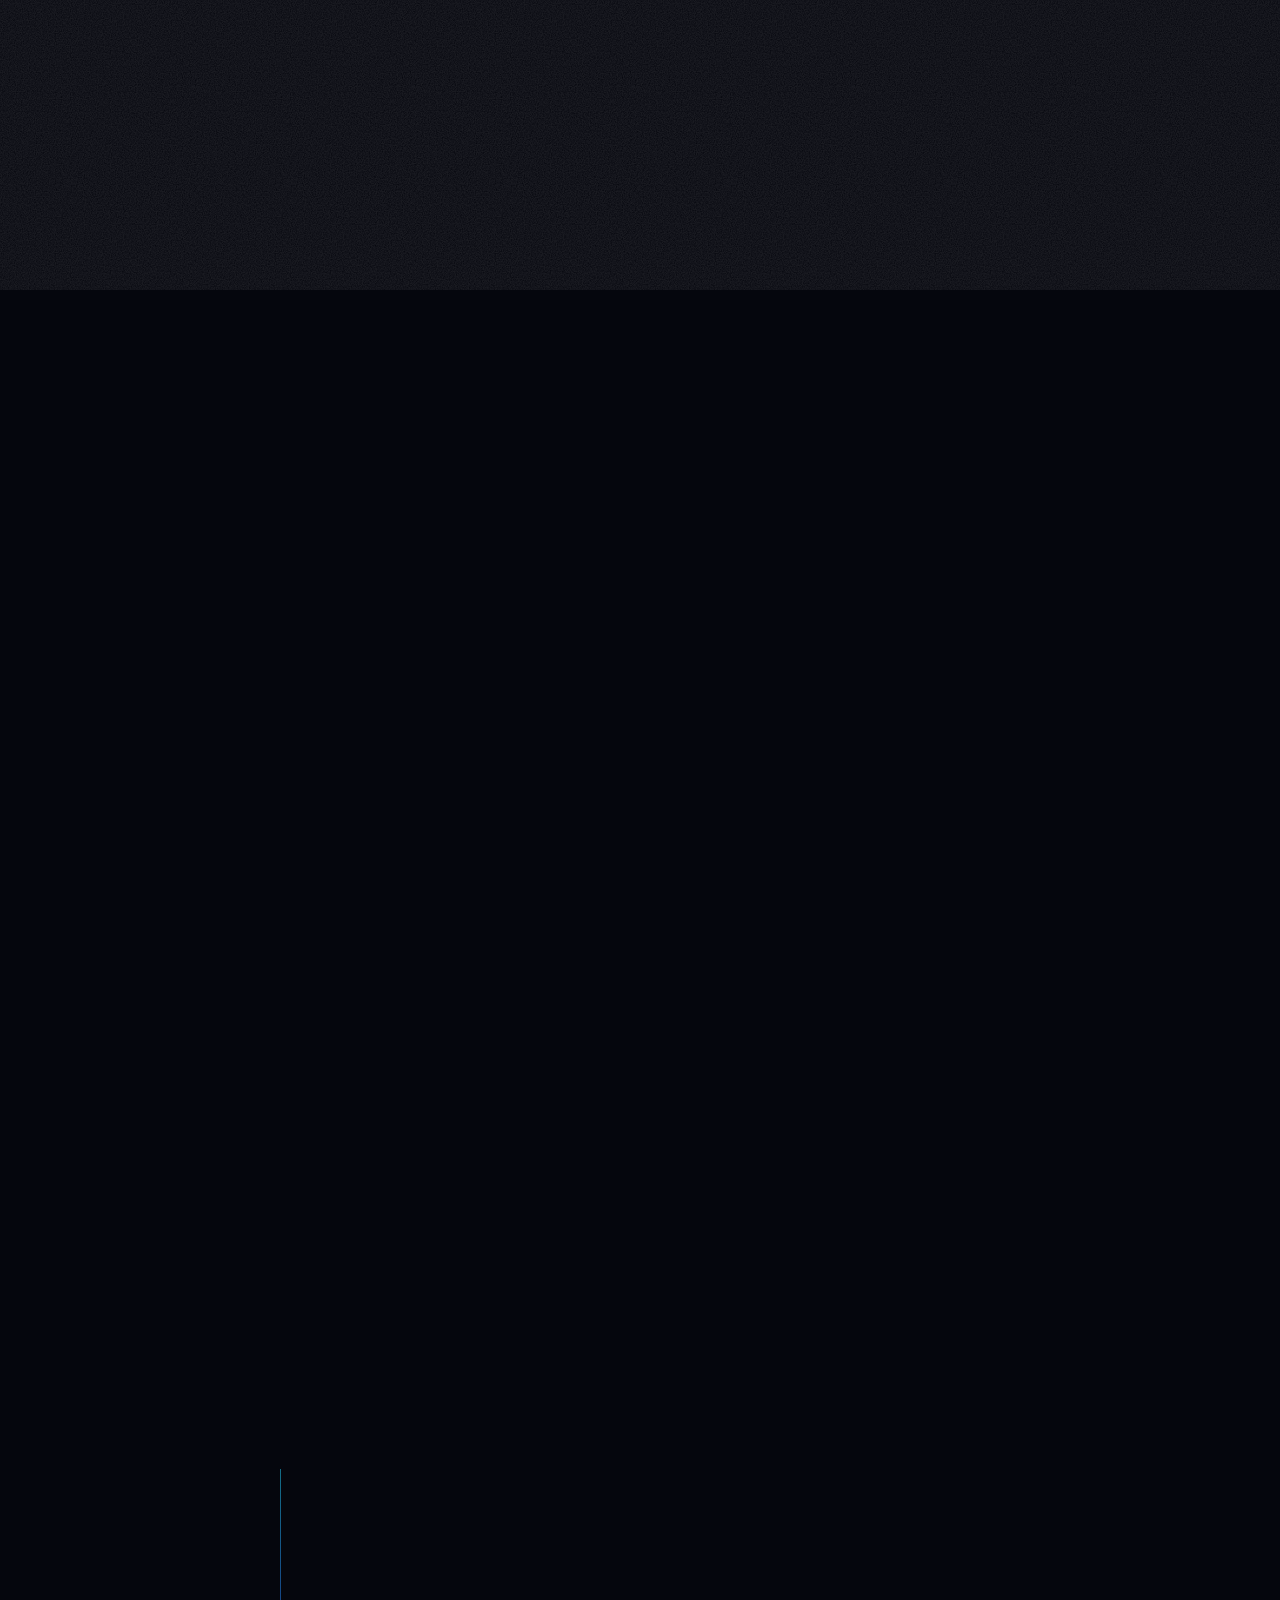
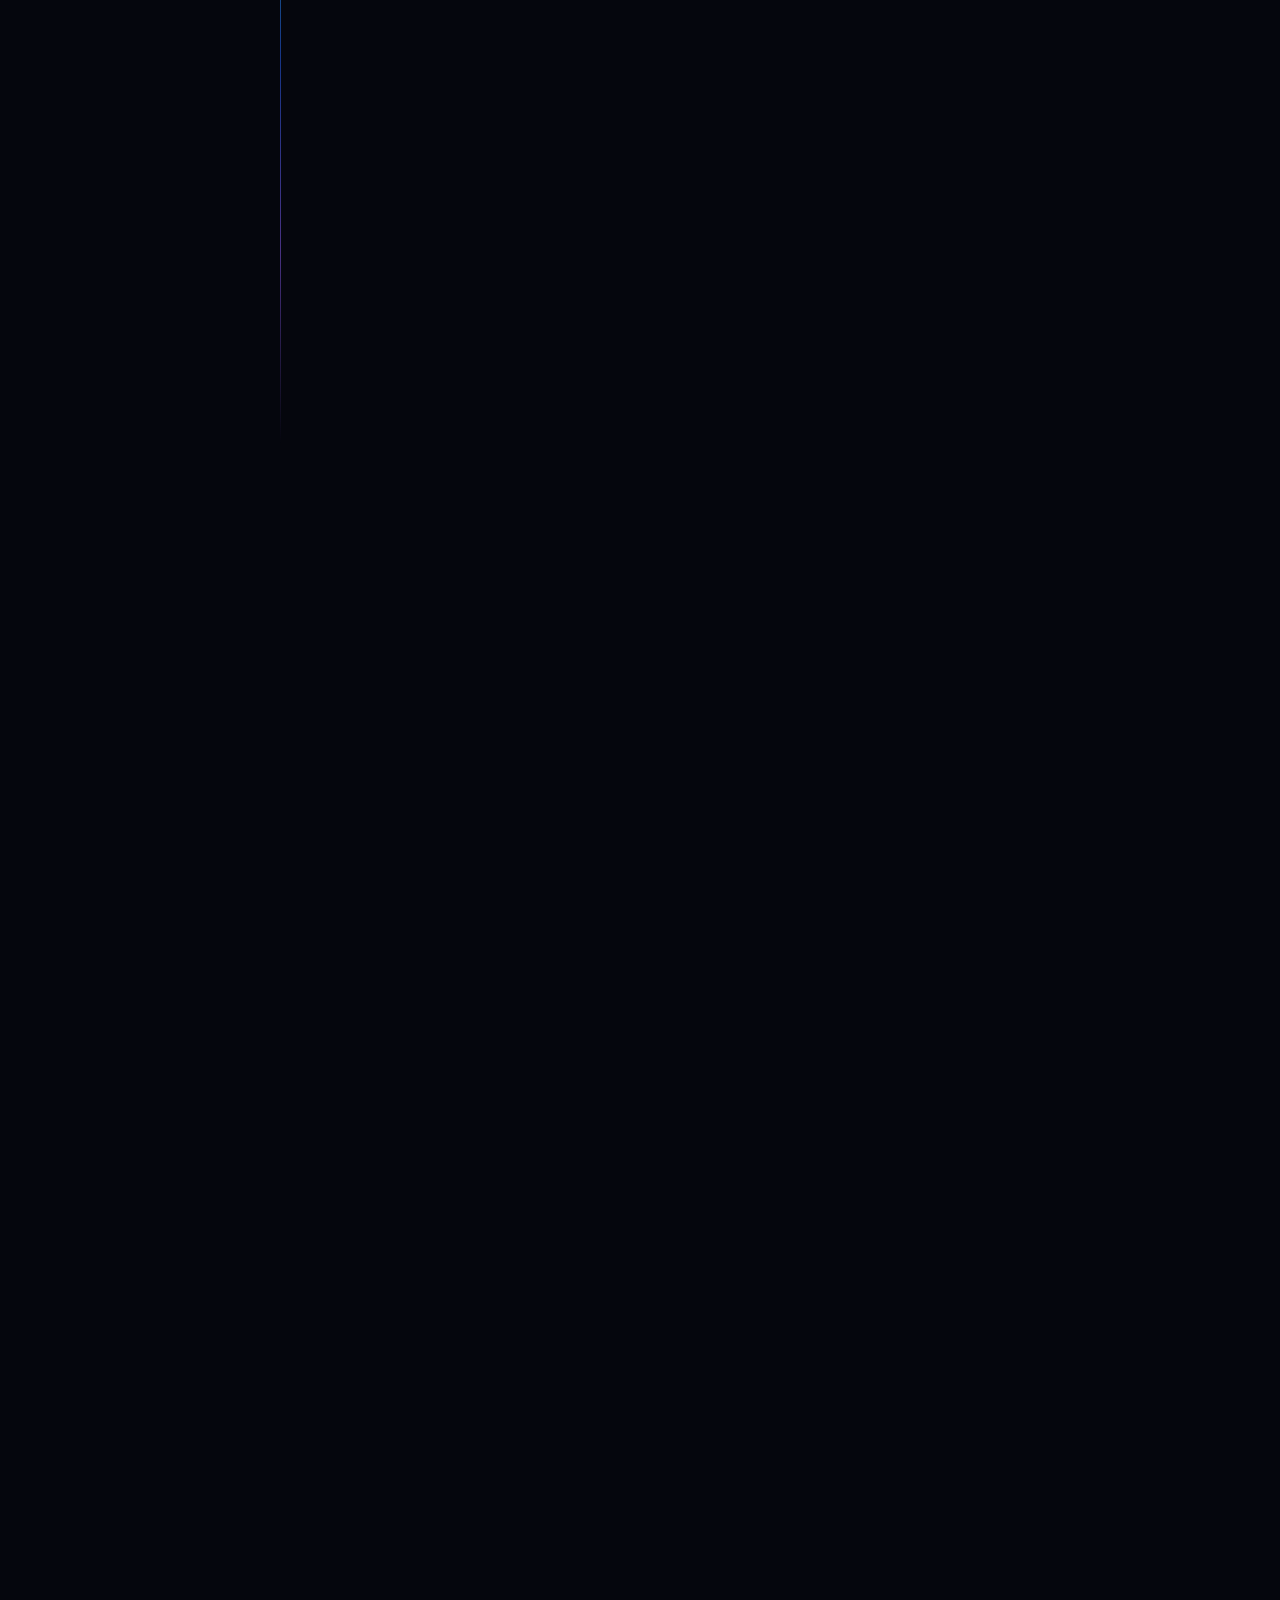
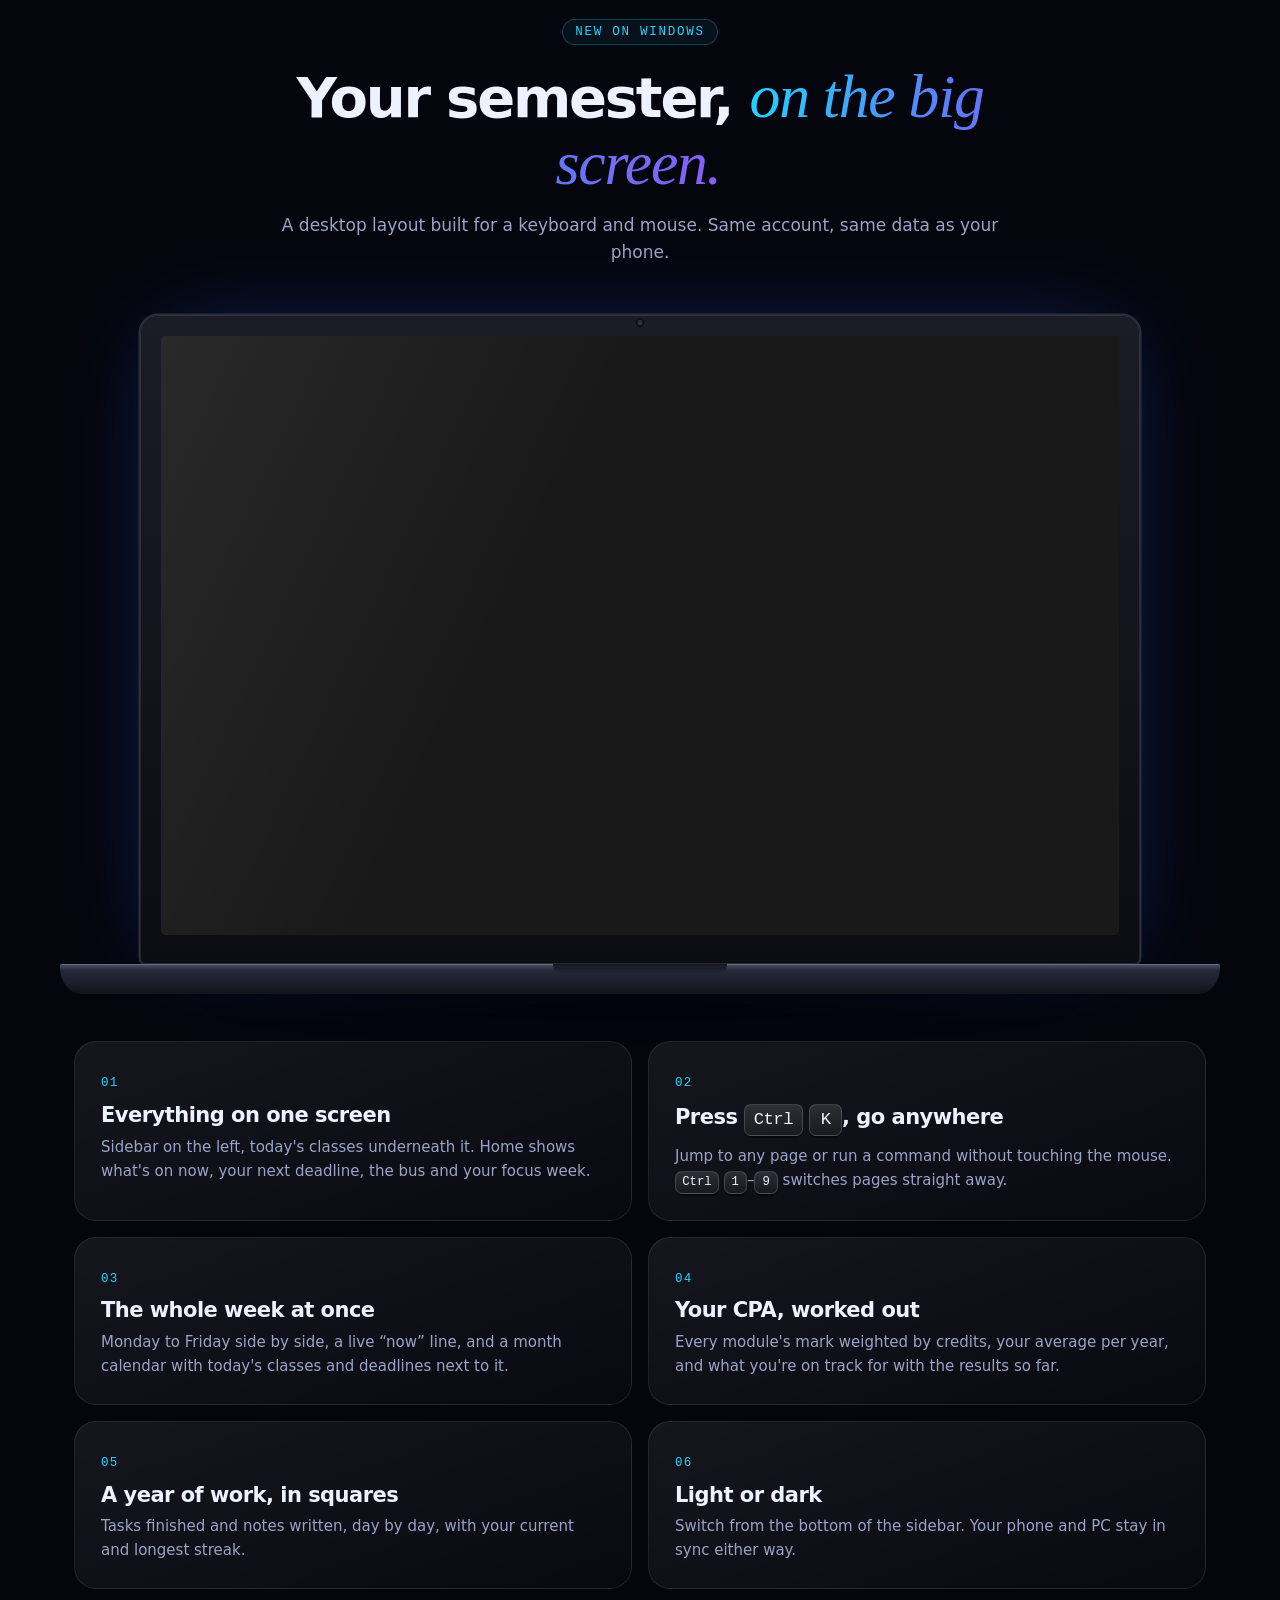
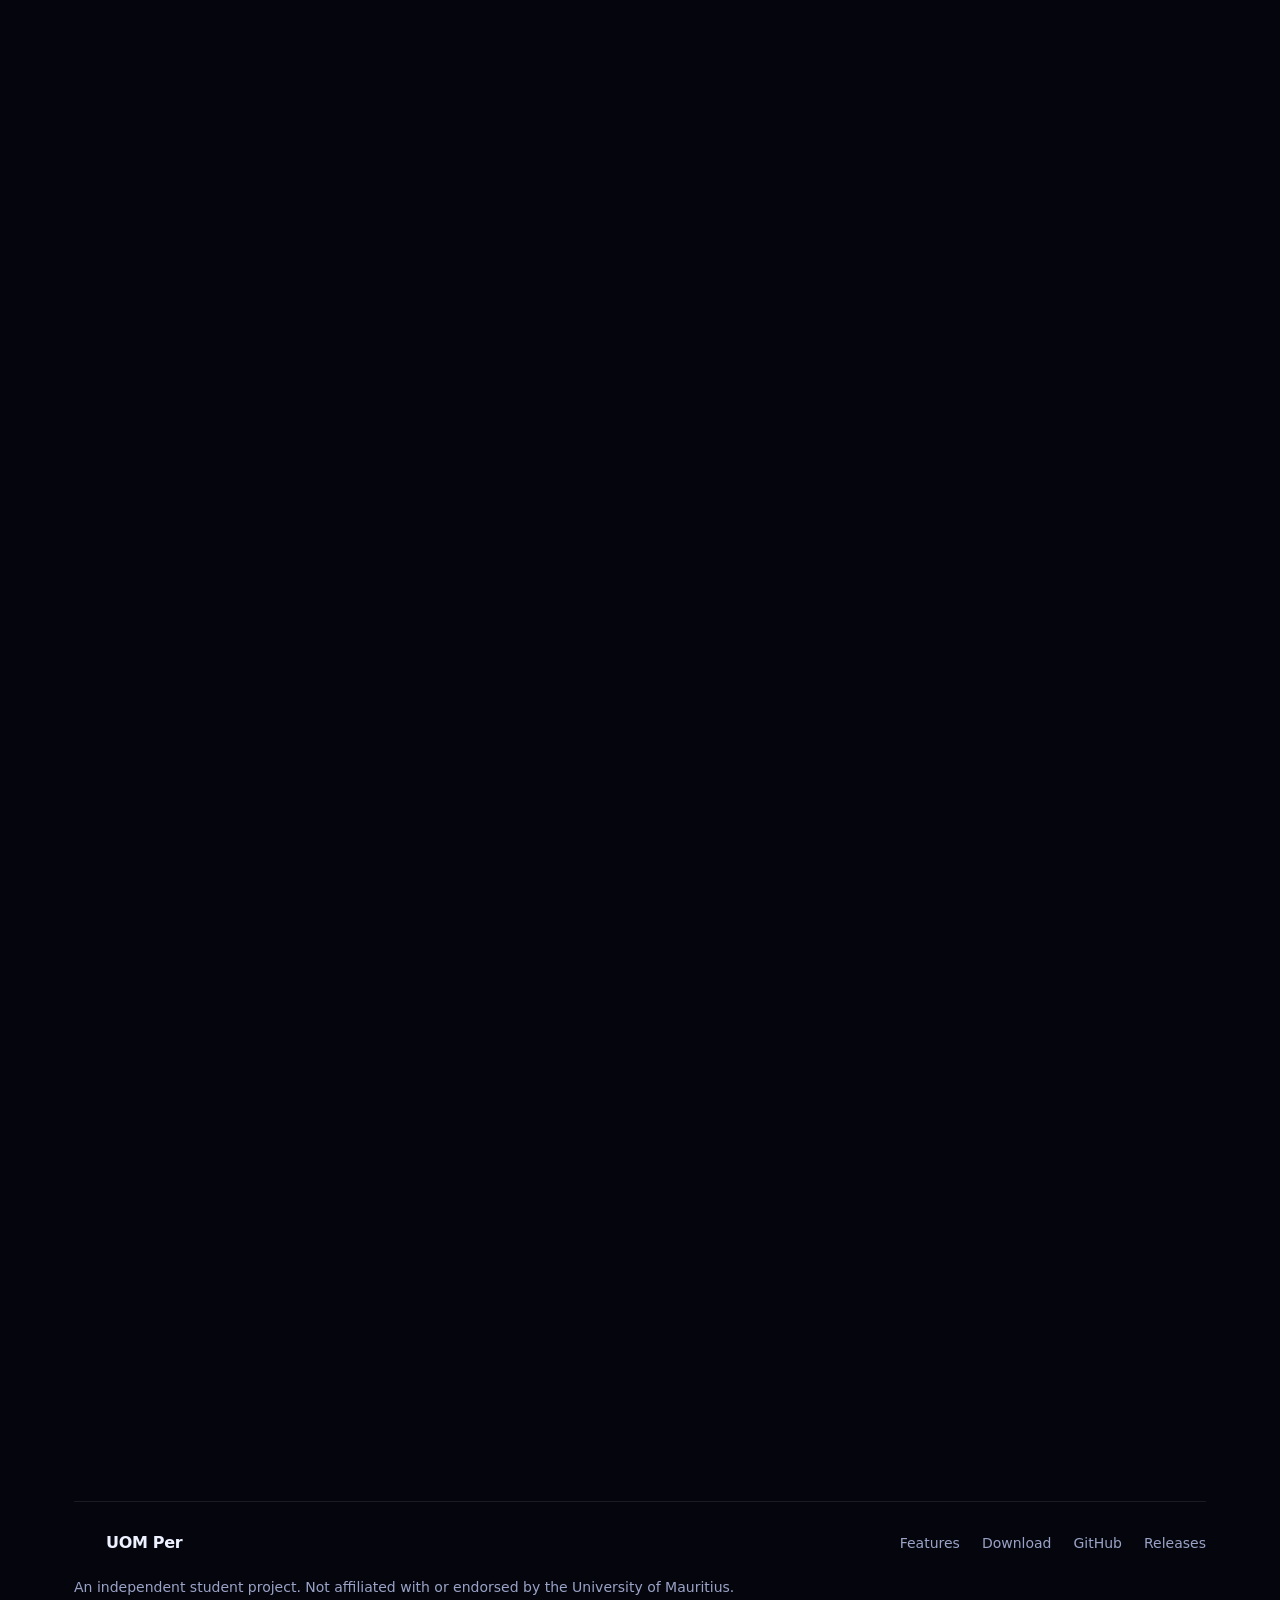
==== commit 4d1435aa: "v3.5.0: own Android signing key, new app ID, moving instructions on README and website" ====
--- a/website/index.html
+++ b/website/index.html
@@ -57,7 +57,7 @@
       <div class="hero-copy">
         <a class="pill glass" href="#download" data-cursor="target">
           <span class="pill-dot"></span>
-          <span class="shiny" data-version-label>v3.4 is out</span>
+          <span class="shiny" data-version-label>v3.5 is out</span>
           <span class="pill-sep">·</span>
           <span class="muted">Marks, CPA &amp; what you need</span>
           <svg width="14" height="14" viewBox="0 0 24 24" fill="none" stroke="currentColor" stroke-width="2"><path d="M5 12h14M13 6l6 6-6 6"/></svg>
@@ -83,7 +83,7 @@
             Windows
           </a>
         </div>
-        <p class="hero-note reveal">Free · Works offline · <span data-version>v3.4</span></p>
+        <p class="hero-note reveal">Free · Works offline · <span data-version>v3.5</span></p>
       </div>
 
       <div class="hero-phones" aria-label="App screenshots">
@@ -359,7 +359,7 @@
       <div class="section-head reveal">
         <p class="eyebrow">Download</p>
         <h2>Free. On the devices you already use.</h2>
-        <p class="muted">Latest release: <span data-version>v3.4</span><span data-date></span></p>
+        <p class="muted">Latest release: <span data-version>v3.5</span><span data-date></span></p>
       </div>
 
       <div class="dl-grid">
@@ -370,9 +370,10 @@
           </div>
           <ol class="steps">
             <li>Download the APK on your phone.</li>
-            <li>Open it and allow <em>“Install unknown apps”</em> when asked.</li>
+            <li>Open it and allow <em>“Install unknown apps”</em> when asked. If asked, tap <em>Scan app</em>.</li>
             <li>Sign in — or start as a guest.</li>
           </ol>
+          <p class="muted small">Have v3.4 or older? <a class="link" href="#moving">Read this before you switch.</a></p>
           <a class="btn btn-primary btn-block" data-asset="android" href="https://github.com/TusharDwarka/UOMPerApp/releases/latest" data-cursor="target">Download APK</a>
         </article>
 
@@ -421,11 +422,15 @@
         </details>
         <details class="glass reveal">
           <summary data-cursor="target">Will updating keep my data?</summary>
-          <p>Yes. Install the new APK over the old one, or unzip the new Windows build in place of the old folder. Your data stays on the device and in your account.</p>
+          <p>Yes. From v3.5, install the new APK over the old one, or unzip the new Windows build in place of the old folder. Your data stays on the device and in your account. Coming from v3.4 or older on Android? See the next question.</p>
+        </details>
+        <details class="glass reveal" id="moving" open>
+          <summary data-cursor="target">How do I move from v3.4 or older on Android?</summary>
+          <p>v3.5 installs as a second app next to the old one. In the old app, open <em>Settings</em> (guests: tap <em>Create account</em> first), go online, tap <em>Sync now</em> and wait for <em>Synced</em>. Install v3.5, sign in with the same account, check your data, then uninstall the old app. Attached files, Focus timer history, home layout and theme don't move, so save any files you need first. Add your widgets again.</p>
         </details>
         <details class="glass reveal">
           <summary data-cursor="target">Why does Android or Windows warn me when installing?</summary>
-          <p>The app is distributed directly instead of through the Play Store or Microsoft Store, and the Windows build isn't code-signed yet. Allow “Install unknown apps” on Android, or choose <em>More info → Run anyway</em> on Windows.</p>
+          <p>The app is distributed directly instead of through the Play Store or Microsoft Store, and the Windows build isn't code-signed yet. On Android, allow “Install unknown apps”. If Google Play Protect offers to scan the app, it is checking one it hasn’t seen before: tap <em>Scan app</em> and install if it passes. On Windows, choose <em>More info → Run anyway</em>.</p>
         </details>
         <details class="glass reveal">
           <summary data-cursor="target">What about iPhone?</summary>
